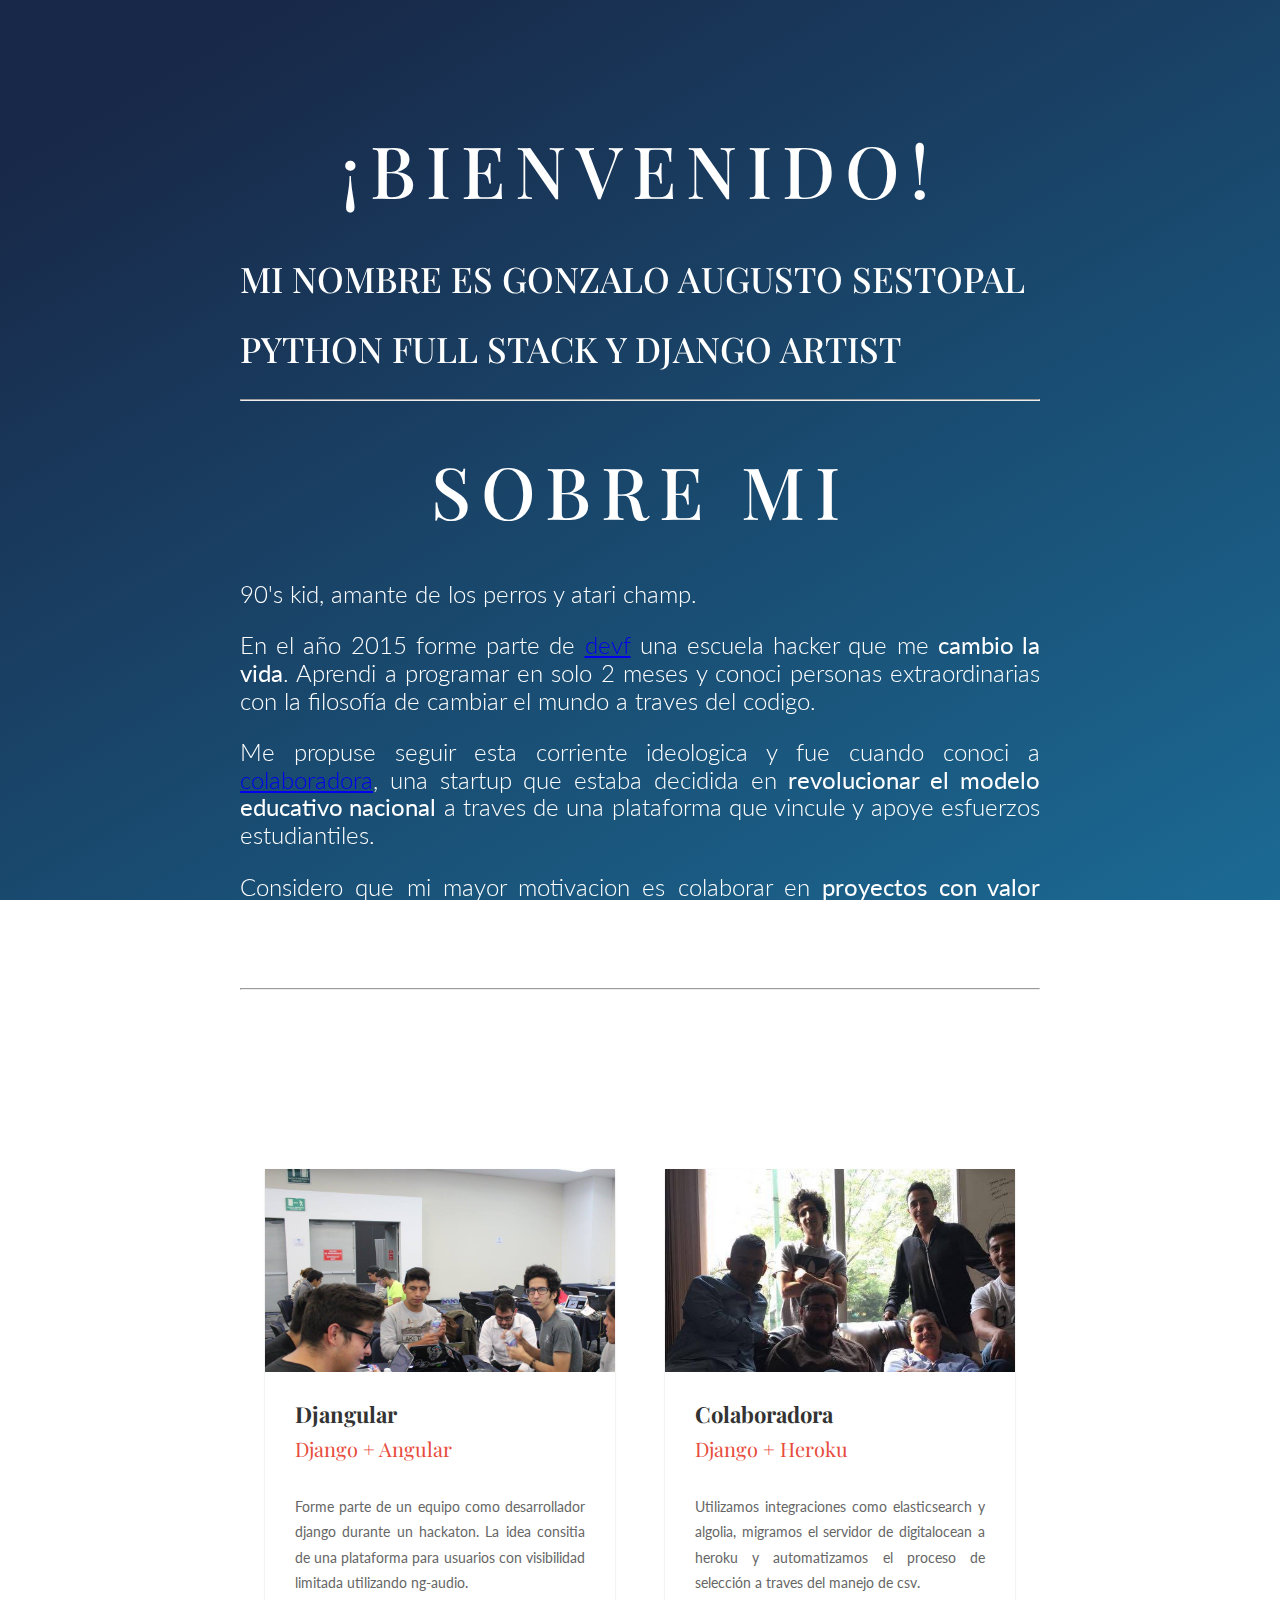
==== index.html @ 706a842d "about section" ====
<!DOCTYPE html>
<html>
<head>
	<title></title>
	<meta charset="utf-8">
	<link href="https://fonts.googleapis.com/css?family=Playfair+Display" rel="stylesheet">
	<link href="https://fonts.googleapis.com/css?family=Lato:300,400" rel="stylesheet">  
	<link rel="stylesheet" type="text/css" href="css/normalize.css">
	<link rel="stylesheet" type="text/css" href="css/style.css">
</head>
<body>
	<div class="overlay"></div>
	<section class="about">
		<div class="container">
			<h1 class="subsection">&iexcl;Bienvenido!</h1>
			<h2>Mi nombre es Gonzalo Augusto Sestopal</h2>
			<h2>Python full stack y django artist</h2>
			<hr>
			<h1 class="subsection">Sobre mi</h1>
			<p>90's kid, amante de los perros y atari champ.</p>
			<p>En el año 2015 forme parte de <a href="https://devf.mx/">devf</a> una escuela hacker que me <b>cambio la vida</b>. Aprendi a programar en solo 2 meses y conoci personas extraordinarias con la filosofía de cambiar el mundo a traves del codigo.</p>
			<p>Me propuse seguir esta corriente ideologica y fue cuando conoci a <a href="https://www.colaboradora.mx">colaboradora</a>, una startup que estaba decidida en <b>revolucionar el modelo educativo nacional</b> a traves de una plataforma que vincule y apoye esfuerzos estudiantiles.<p>
			<p>Considero que mi mayor motivacion es colaborar en <b>proyectos con valor social</b>, con el fin de transformar el esfuerzo colectivo en mejorar la calidad de vida de las personas.</p>
		</div>
	</section>
	<section class="proyectos">
	 <div class="container">
	 				<hr>
	 	<h1 class="subsection">mis proyectos</h1>
	    <div class="column">
			<div class="post-module">
			  <div class="thumbnail">
			  	<img src="hackaton.jpg" alt="Hackaton"></img>
			  </div>
			  <div class="post-content">
		        <h1 class="title">Djangular</h1>
		        <h2 class="sub_title">Django + Angular</h2>
		        <p style="display: block; height: 101px; opacity: 1;" class="description">Forme parte de un equipo como desarrollador django durante un hackaton. La idea consitia de una plataforma para usuarios con visibilidad limitada utilizando ng-audio.</p>
			  </div>
			</div>
	     </div>
	    <div class="column">
			<div class="post-module">
			  <div class="thumbnail">
			  	<a href="https://www.colaboradora.mx"><img src="colab.jpg" alt="Colaboradora"></img></a>
			  </div>
			  <div class="post-content">
		        <h1 class="title">Colaboradora</h1>
		        <h2 class="sub_title">Django + Heroku</h2>
		        <p style="display: block; height: 101px; opacity: 1;" class="description">Utilizamos integraciones como elasticsearch y algolia, migramos el servidor de digitalocean a heroku y automatizamos el proceso de selección a traves del manejo de csv.</p>
			  </div>
			</div>
	     </div>
	  </div>
	</section>
	<section>
		<div class="container">
		</div>
	</section>
	<section>
		<div class="container">
		</div>
	</section>
	<script src="js/jquery-3.1.1.min.js"></script>
	<script src="js/jquery.color-2.1.2.min.js"></script>
	<script src="js/style.js"></script>
</body>
</html>
---- css/style.css ----
a:visited {
	color:#FFFFFF;
}

h1, h2, h3, p {
	color: white;
	font-family: 'Playfair Display', serif;
	font-weight: 500;
}
h1 {font-size:72px ;}
h2 {font-size:2.2em ;}
h3 {font-size:1.7em ;}
p {
	font-size:24px;
	font-family: 'Lato', sans-serif;
	font-weight: 300;
	color: white;
	text-align: justify;
}

section {height: 100vh; }

.overlay {
	position: fixed;
	width: 100%;
	height: 100%;
	background: linear-gradient(-30deg, rgba(24, 40, 72, 0.4) 0%, #182848 90%) #1D96C7;
	z-index:-2;
}

.about {
	padding-top: 5em;
}

.about h1, .about h2, .about h3 {
	text-transform: uppercase;
}

.subsection {
	text-align: center;
	text-transform: uppercase;
	letter-spacing: 10px;
}

.post-module {
  position: relative;
  z-index: 1;
  display: block;
  background: #FFFFFF;
  min-width: 270px;
  height: 470px;
  -webkit-box-shadow: 0px 1px 2px 0px rgba(0, 0, 0, 0.15);
  -moz-box-shadow: 0px 1px 2px 0px rgba(0, 0, 0, 0.15);
  box-shadow: 0px 1px 2px 0px rgba(0, 0, 0, 0.15);
  -webkit-transition: all 0.3s linear 0s;
  -moz-transition: all 0.3s linear 0s;
  -ms-transition: all 0.3s linear 0s;
  -o-transition: all 0.3s linear 0s;
  transition: all 0.3s linear 0s;
}
.post-module:hover,
.hover {
  -webkit-box-shadow: 0px 1px 35px 0px rgba(0, 0, 0, 0.3);
  -moz-box-shadow: 0px 1px 35px 0px rgba(0, 0, 0, 0.3);
  box-shadow: 0px 1px 35px 0px rgba(0, 0, 0, 0.3);
}
.post-module:hover .thumbnail img,
.hover .thumbnail img {
  -webkit-transform: scale(1.1);
  -moz-transform: scale(1.1);
  transform: scale(1.1);
  opacity: .6;
}
.post-module .thumbnail {
  background: #000000;
  height: 400px;
  overflow: hidden;
}
.post-module .thumbnail .date {
  position: absolute;
  top: 20px;
  right: 20px;
  z-index: 1;
  background: #e74c3c;
  width: 55px;
  height: 55px;
  padding: 12.5px 0;
  -webkit-border-radius: 100%;
  -moz-border-radius: 100%;
  border-radius: 100%;
  color: #FFFFFF;
  font-weight: 700;
  text-align: center;
  -webkit-box-sizing: border-box;
  -moz-box-sizing: border-box;
  box-sizing: border-box;
}
.post-module .thumbnail .date .day {
  font-size: 18px;
}
.post-module .thumbnail .date .month {
  font-size: 12px;
  text-transform: uppercase;
}
.post-module .thumbnail img {
  display: block;
  width: 120%;
  -webkit-transition: all 0.3s linear 0s;
  -moz-transition: all 0.3s linear 0s;
  -ms-transition: all 0.3s linear 0s;
  -o-transition: all 0.3s linear 0s;
  transition: all 0.3s linear 0s;
}
.post-module .post-content {
  position: absolute;
  bottom: 0;
  background: #FFFFFF;
  width: 100%;
  padding: 30px;
  -webkit-box-sizing: border-box;
  -moz-box-sizing: border-box;
  box-sizing: border-box;
  -webkit-transition: all 0.3s cubic-bezier(0.37, 0.75, 0.61, 1.05) 0s;
  -moz-transition: all 0.3s cubic-bezier(0.37, 0.75, 0.61, 1.05) 0s;
  -ms-transition: all 0.3s cubic-bezier(0.37, 0.75, 0.61, 1.05) 0s;
  -o-transition: all 0.3s cubic-bezier(0.37, 0.75, 0.61, 1.05) 0s;
  transition: all 0.3s cubic-bezier(0.37, 0.75, 0.61, 1.05) 0s;
}
.post-module .post-content .category {
  position: absolute;
  top: -34px;
  left: 0;
  background: #e74c3c;
  padding: 10px 15px;
  color: #FFFFFF;
  font-size: 14px;
  font-weight: 600;
  text-transform: uppercase;
}
.post-module .post-content .title {
  margin: 0;
  padding: 0 0 10px;
  color: #333333;
  font-size: 22px;
  font-weight: 700;
}
.post-module .post-content .sub_title {
  margin: 0;
  padding: 0 0 20px;
  color: #e74c3c;
  font-size: 20px;
  font-weight: 400;
}
.post-module .post-content .description {
  display: none;
  color: #666666;
  font-size: 14px;
  line-height: 1.8em;
  font-weight:400;
}
.post-module .post-content .post-meta {
  margin: 30px 0 0;
  color: #999999;
}
.post-module .post-content .post-meta .timestamp {
  margin: 0 16px 0 0;
}
.post-module .post-content .post-meta a {
  color: #999999;
  text-decoration: none;
}
.hover .post-content .description {
  display: block !important;
  height: auto !important;
  opacity: 1 !important;
}
.container {
  max-width: 800px;
  min-width: 640px;
  margin: 0 auto;
}
.container:before,
.container:after {
  content: '';
  display: block;
  clear: both;
}
.container .column {
  width: 50%;
  padding: 0 25px;
  -webkit-box-sizing: border-box;
  -moz-box-sizing: border-box;
  box-sizing: border-box;
  float: left;
}
.container .column .demo-title {
  margin: 0 0 15px;
  color: #666666;
  font-size: 18px;
  font-weight: bold;
  text-transform: uppercase;
}
.container .info {
  width: 300px;
  margin: 50px auto;
  text-align: center;
}
.container .info h1 {
  margin: 0 0 15px;
  padding: 0;
  font-size: 24px;
  font-weight: bold;
  color: #333333;
}
.container .info span {
  color: #666666;
  font-size: 12px;
}
.container .info span a {
  color: #000000;
  text-decoration: none;
}
.container .info span .fa {
  color: #e74c3c;
}
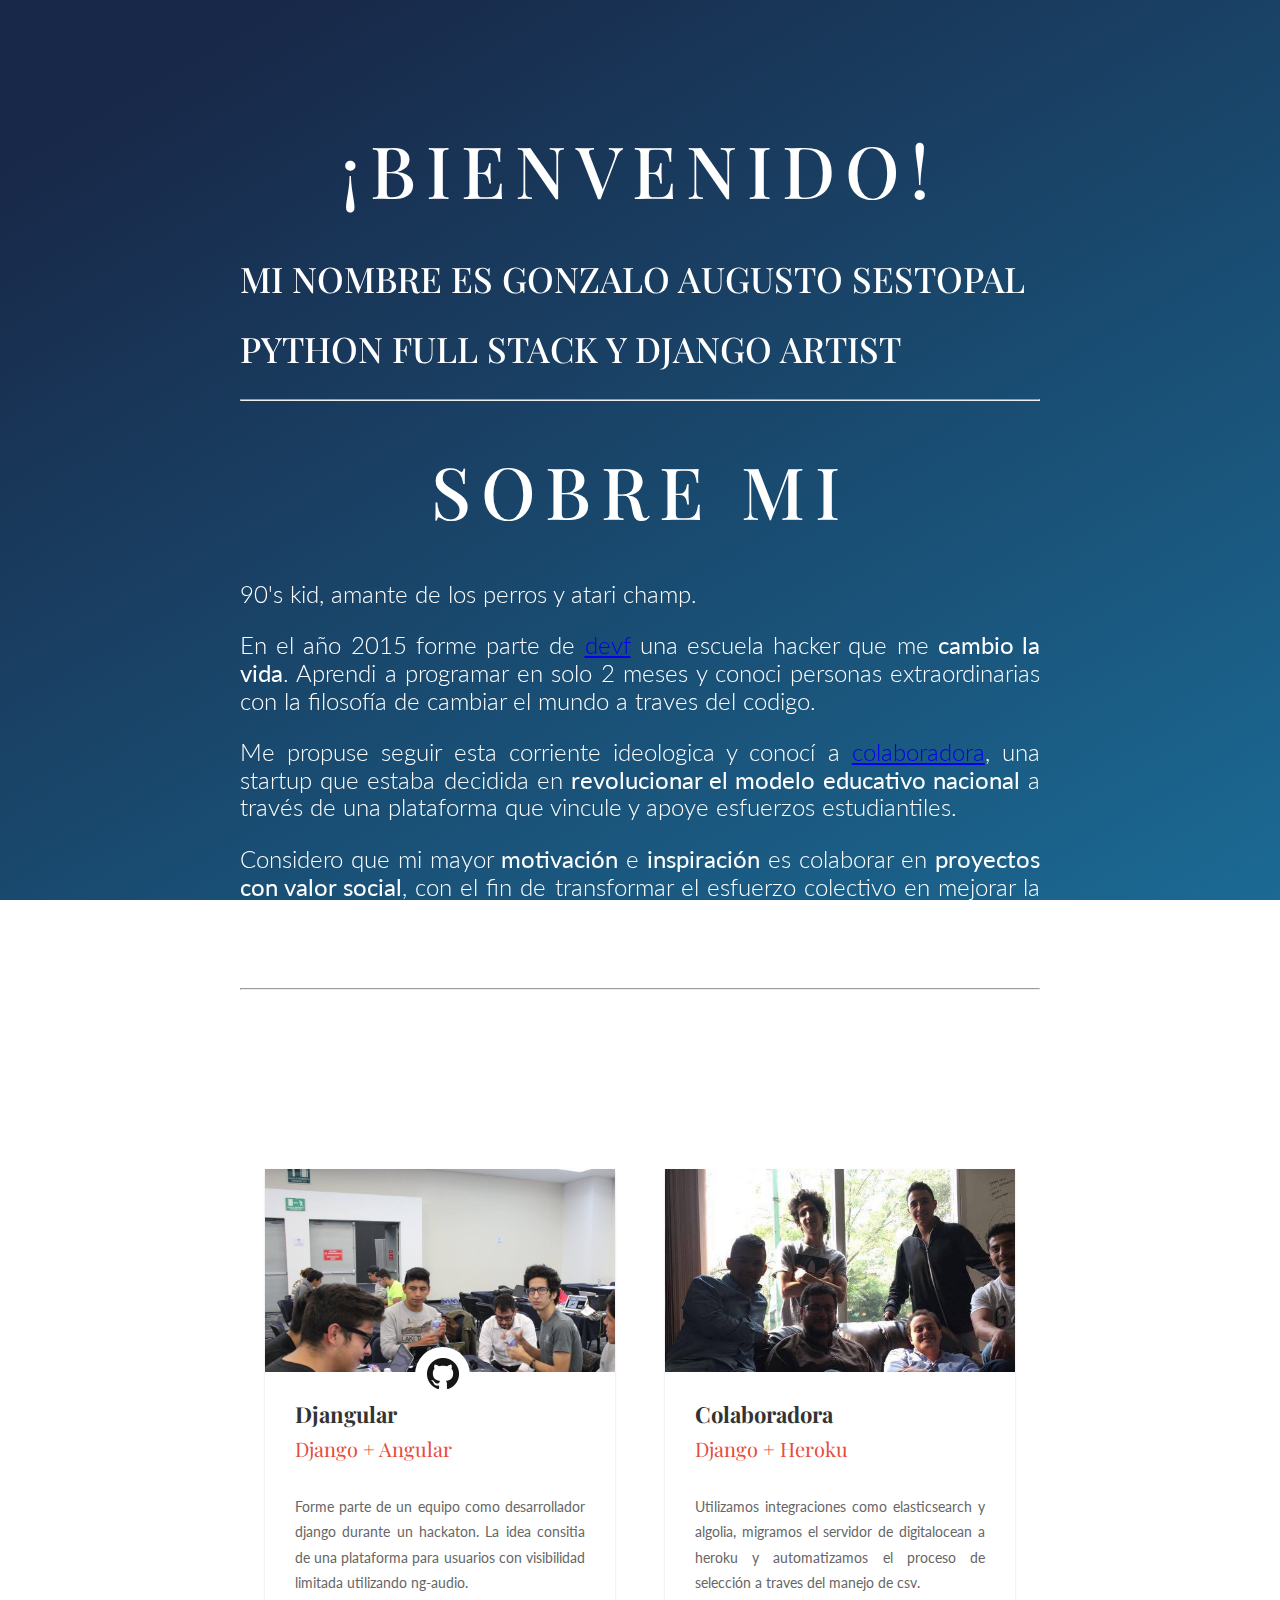
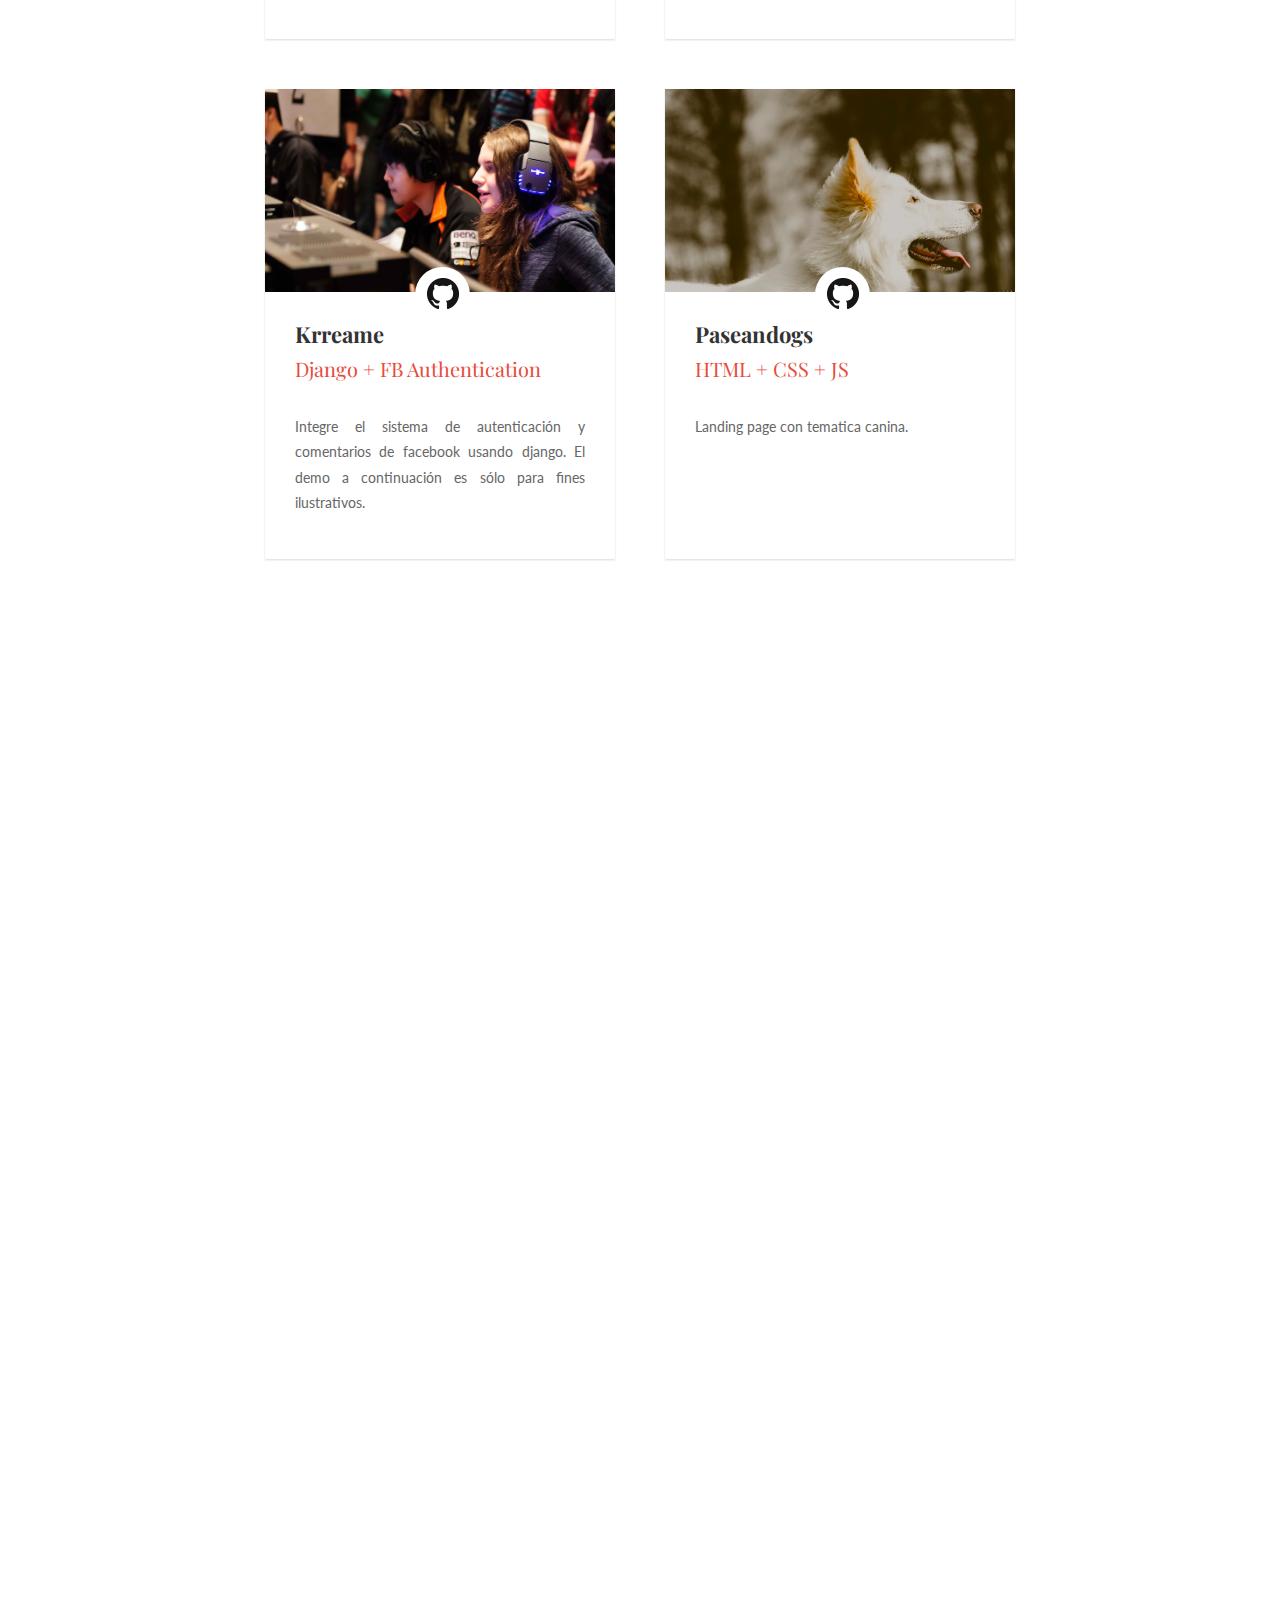
==== commit 943bf7de: "add projects" ====
--- a/index.html
+++ b/index.html
@@ -1,7 +1,7 @@
 <!DOCTYPE html>
 <html>
 <head>
-	<title></title>
+	<title>Gonza Sestopal | Portfolio</title>
 	<meta charset="utf-8">
 	<link href="https://fonts.googleapis.com/css?family=Playfair+Display" rel="stylesheet">
 	<link href="https://fonts.googleapis.com/css?family=Lato:300,400" rel="stylesheet">  
@@ -12,27 +12,28 @@
 	<div class="overlay"></div>
 	<section class="about">
 		<div class="container">
-			<h1 class="subsection">&iexcl;Bienvenido!</h1>
+			<h1>¡Bienvenido!</h1>
 			<h2>Mi nombre es Gonzalo Augusto Sestopal</h2>
 			<h2>Python full stack y django artist</h2>
 			<hr>
-			<h1 class="subsection">Sobre mi</h1>
+			<h1>Sobre mi</h1>
 			<p>90's kid, amante de los perros y atari champ.</p>
 			<p>En el año 2015 forme parte de <a href="https://devf.mx/">devf</a> una escuela hacker que me <b>cambio la vida</b>. Aprendi a programar en solo 2 meses y conoci personas extraordinarias con la filosofía de cambiar el mundo a traves del codigo.</p>
-			<p>Me propuse seguir esta corriente ideologica y fue cuando conoci a <a href="https://www.colaboradora.mx">colaboradora</a>, una startup que estaba decidida en <b>revolucionar el modelo educativo nacional</b> a traves de una plataforma que vincule y apoye esfuerzos estudiantiles.<p>
-			<p>Considero que mi mayor motivacion es colaborar en <b>proyectos con valor social</b>, con el fin de transformar el esfuerzo colectivo en mejorar la calidad de vida de las personas.</p>
+			<p>Me propuse seguir esta corriente ideologica y conocí a <a href="https://www.colaboradora.mx">colaboradora</a>, una startup que estaba decidida en <b>revolucionar el modelo educativo nacional</b> a través de una plataforma que vincule y apoye esfuerzos estudiantiles.<p>
+			<p>Considero que mi mayor <b>motivación</b> e <b>inspiración</b> es colaborar en <b>proyectos con valor social</b>, con el fin de transformar el esfuerzo colectivo en mejorar la calidad de vida de las personas.</p>
 		</div>
 	</section>
 	<section class="proyectos">
 	 <div class="container">
-	 				<hr>
-	 	<h1 class="subsection">mis proyectos</h1>
+	 	<hr>
+	 	<h1>Mis proyectos</h1>
 	    <div class="column">
 			<div class="post-module">
 			  <div class="thumbnail">
-			  	<img src="hackaton.jpg" alt="Hackaton"></img>
+			  	<a href="https://gonzasestopal.github.io/abcbook"><img src="hackaton.jpg" alt="Hackaton"></a>
 			  </div>
 			  <div class="post-content">
+			  	<a href="https://github.com/abcbook/abcbookAPI"><div class="gh-mark"></div></a>
 		        <h1 class="title">Djangular</h1>
 		        <h2 class="sub_title">Django + Angular</h2>
 		        <p style="display: block; height: 101px; opacity: 1;" class="description">Forme parte de un equipo como desarrollador django durante un hackaton. La idea consitia de una plataforma para usuarios con visibilidad limitada utilizando ng-audio.</p>
@@ -42,12 +43,39 @@
 	    <div class="column">
 			<div class="post-module">
 			  <div class="thumbnail">
-			  	<a href="https://www.colaboradora.mx"><img src="colab.jpg" alt="Colaboradora"></img></a>
+			  	<a href="https://www.colaboradora.mx"><img src="colab.jpg" alt="Colaboradora"></a>
 			  </div>
 			  <div class="post-content">
 		        <h1 class="title">Colaboradora</h1>
 		        <h2 class="sub_title">Django + Heroku</h2>
 		        <p style="display: block; height: 101px; opacity: 1;" class="description">Utilizamos integraciones como elasticsearch y algolia, migramos el servidor de digitalocean a heroku y automatizamos el proceso de selección a traves del manejo de csv.</p>
+			  </div>
+			</div>
+	     </div>
+
+	    <div class="column" style="margin-top:50px">
+			<div class="post-module">
+			  <div class="thumbnail">
+			  	<a href="https://gonzasestopal.github.io/krreame"><img src="krreame.jpg" alt="krreame"></a>
+			  </div>
+			  <div class="post-content">
+			  	<a href="https://github.com/Gonzasestopal/krreame"><div class="gh-mark"></div></a>
+		        <h1 class="title">Krreame</h1>
+		        <h2 class="sub_title">Django + FB Authentication</h2>
+		        <p style="display: block; height: 101px; opacity: 1;" class="description">Integre el sistema de autenticación y comentarios de facebook usando django. El demo a continuación es sólo para fines ilustrativos.</p>
+			  </div>
+			</div>
+	     </div>
+	    <div class="column" style="margin-top:50px">
+			<div class="post-module">
+			  <div class="thumbnail">
+			  	<a href="https://gonzasestopal.github.io/paseandogs"><img src="doge.jpeg" alt="Paseandogs"></a>
+			  </div>
+			  <div class="post-content">
+			  	<a href="https://github.com/Gonzasestopal/paseandogs"><div class="gh-mark"></div></a>
+		        <h1 class="title">Paseandogs</h1>
+		        <h2 class="sub_title">HTML + CSS + JS</h2>
+		        <p style="display: block; height: 101px; opacity: 1;" class="description">Landing page con tematica canina.</p>
 			  </div>
 			</div>
 	     </div>
--- a/css/style.css
+++ b/css/style.css
@@ -1,45 +1,27 @@
-a:visited {
-	color:#FFFFFF;
-}
-
-h1, h2, h3, p {
-	color: white;
-	font-family: 'Playfair Display', serif;
-	font-weight: 500;
-}
-h1 {font-size:72px ;}
-h2 {font-size:2.2em ;}
-h3 {font-size:1.7em ;}
-p {
-	font-size:24px;
-	font-family: 'Lato', sans-serif;
-	font-weight: 300;
-	color: white;
-	text-align: justify;
-}
-
-section {height: 100vh; }
+section {
+  height: 100vh;
+}
 
 .overlay {
-	position: fixed;
-	width: 100%;
-	height: 100%;
-	background: linear-gradient(-30deg, rgba(24, 40, 72, 0.4) 0%, #182848 90%) #1D96C7;
-	z-index:-2;
+  position: fixed;
+  width: 100%;
+  height: 100%;
+  background: linear-gradient(-30deg, rgba(24, 40, 72, 0.4) 0%, #182848 90%) #1D96C7;
+  z-index:-2;
 }
 
 .about {
-	padding-top: 5em;
-}
-
-.about h1, .about h2, .about h3 {
-	text-transform: uppercase;
-}
-
-.subsection {
-	text-align: center;
-	text-transform: uppercase;
-	letter-spacing: 10px;
+  padding-top: 5em;
+}
+
+.container > h1 {
+  text-align: center;
+  text-transform: uppercase;
+  letter-spacing: 10px;
+}
+
+.container > h2 {
+  text-transform: uppercase;
 }
 
 .post-module {
@@ -126,16 +108,23 @@
   -o-transition: all 0.3s cubic-bezier(0.37, 0.75, 0.61, 1.05) 0s;
   transition: all 0.3s cubic-bezier(0.37, 0.75, 0.61, 1.05) 0s;
 }
-.post-module .post-content .category {
+.post-module .post-content .gh-mark {
   position: absolute;
-  top: -34px;
-  left: 0;
-  background: #e74c3c;
-  padding: 10px 15px;
+  top: -25px;
+  left: 150px;
+  background: #ffffff url('../gh-mark.png') no-repeat center;
+  width: 55px;
+  height: 55px;
+  padding: 12.5px 0;
+  -webkit-border-radius: 100%;
+  -moz-border-radius: 100%;
+  border-radius: 100%;
   color: #FFFFFF;
-  font-size: 14px;
-  font-weight: 600;
-  text-transform: uppercase;
+  font-weight: 700;
+  text-align: center;
+  -webkit-box-sizing: border-box;
+  -moz-box-sizing: border-box;
+  box-sizing: border-box;
 }
 .post-module .post-content .title {
   margin: 0;
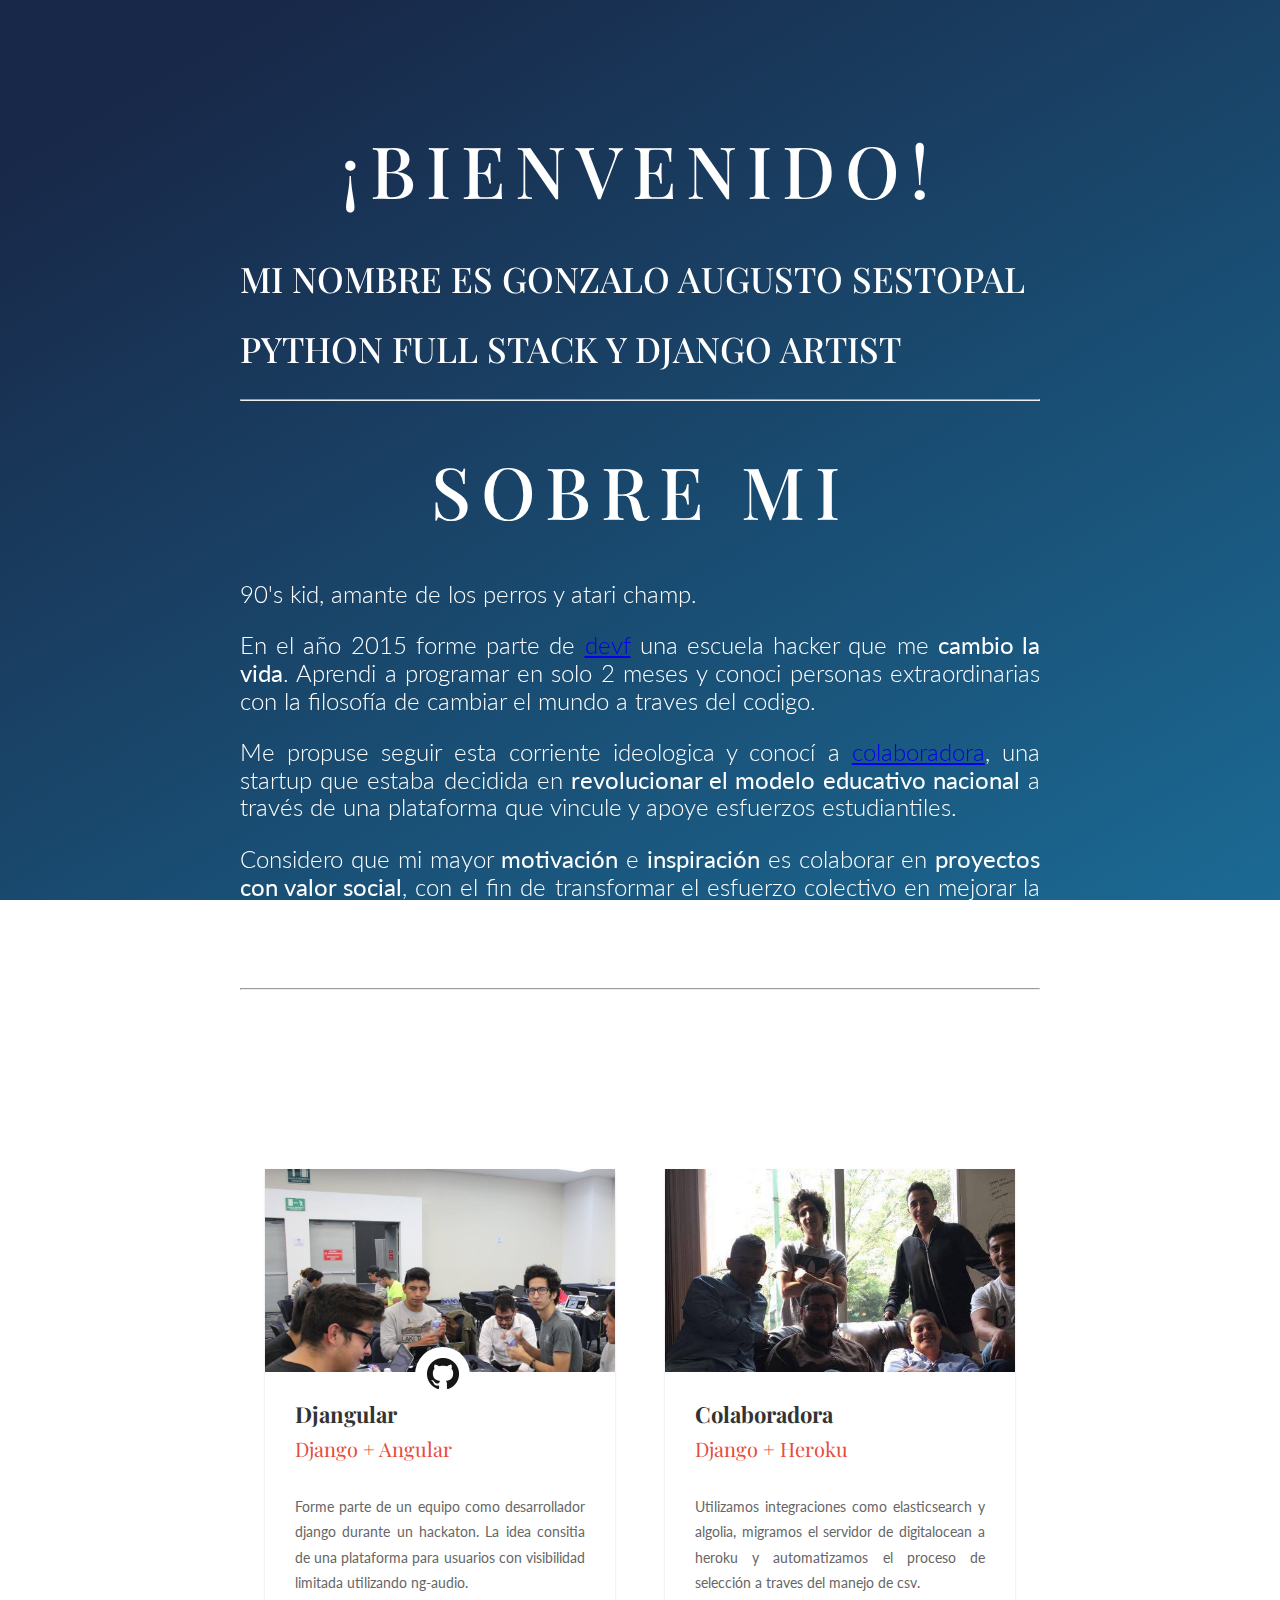
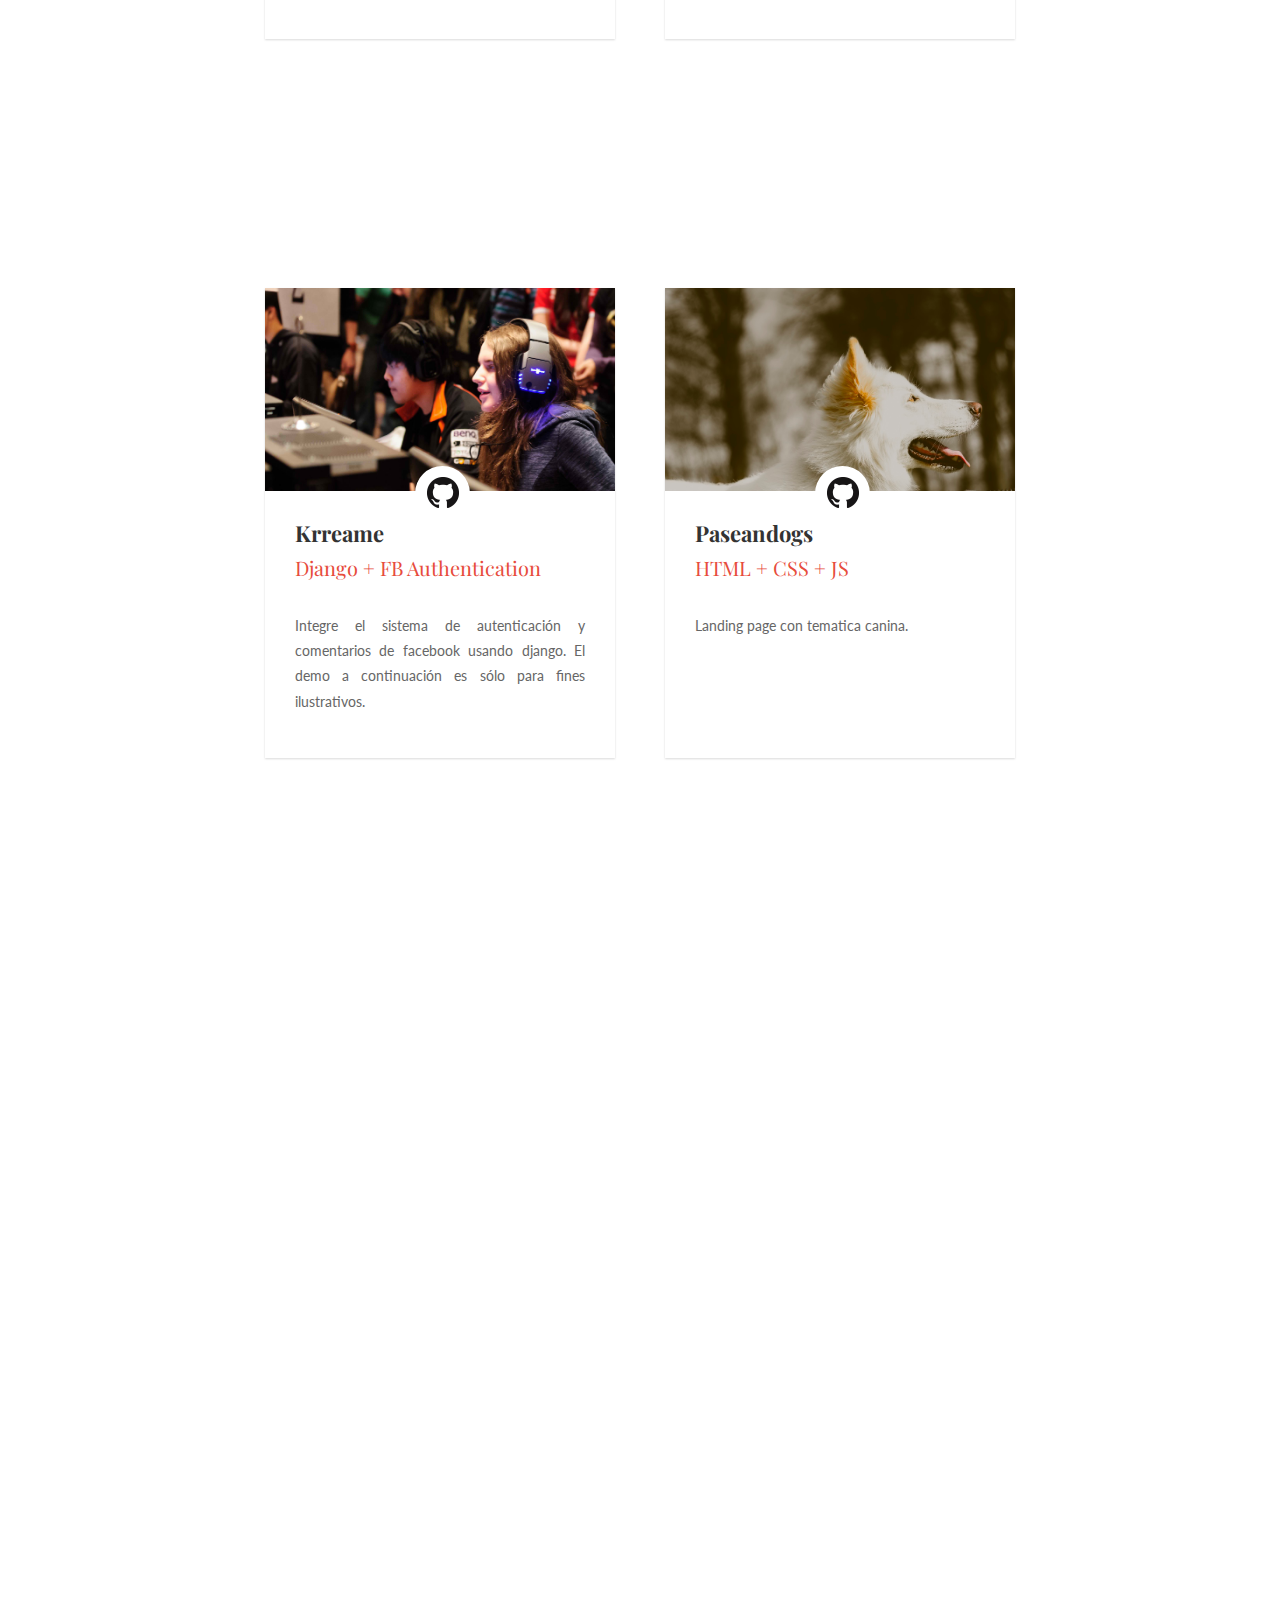
==== commit c23203ac: "split projects" ====
--- a/index.html
+++ b/index.html
@@ -24,7 +24,7 @@
 		</div>
 	</section>
 	<section class="proyectos">
-	 <div class="container">
+	  <div class="container">
 	 	<hr>
 	 	<h1>Mis proyectos</h1>
 	    <div class="column">
@@ -52,8 +52,11 @@
 			  </div>
 			</div>
 	     </div>
-
-	    <div class="column" style="margin-top:50px">
+	  </div>
+	</section>
+	<section>
+	  <div class="container">
+	    <div class="column">
 			<div class="post-module">
 			  <div class="thumbnail">
 			  	<a href="https://gonzasestopal.github.io/krreame"><img src="krreame.jpg" alt="krreame"></a>
@@ -66,7 +69,7 @@
 			  </div>
 			</div>
 	     </div>
-	    <div class="column" style="margin-top:50px">
+	    <div class="column">
 			<div class="post-module">
 			  <div class="thumbnail">
 			  	<a href="https://gonzasestopal.github.io/paseandogs"><img src="doge.jpeg" alt="Paseandogs"></a>
@@ -85,10 +88,6 @@
 		<div class="container">
 		</div>
 	</section>
-	<section>
-		<div class="container">
-		</div>
-	</section>
 	<script src="js/jquery-3.1.1.min.js"></script>
 	<script src="js/jquery.color-2.1.2.min.js"></script>
 	<script src="js/style.js"></script>
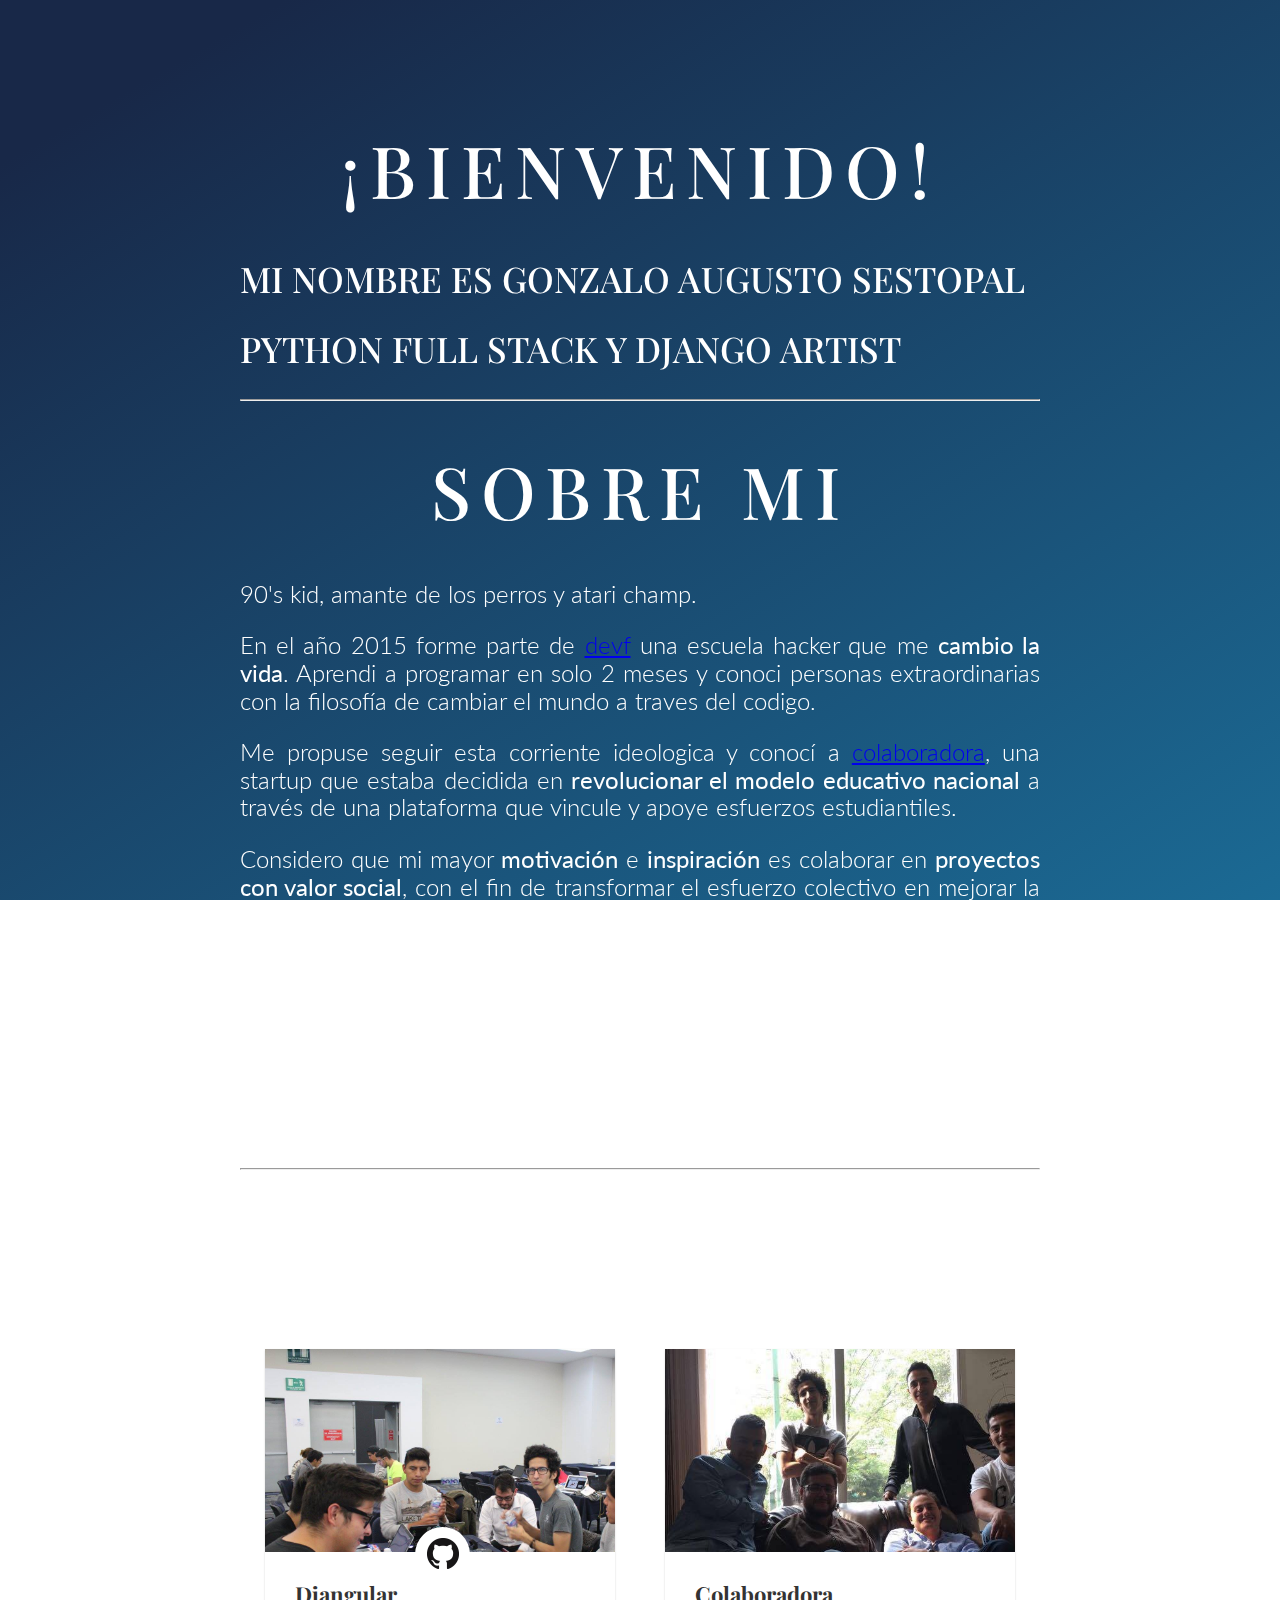
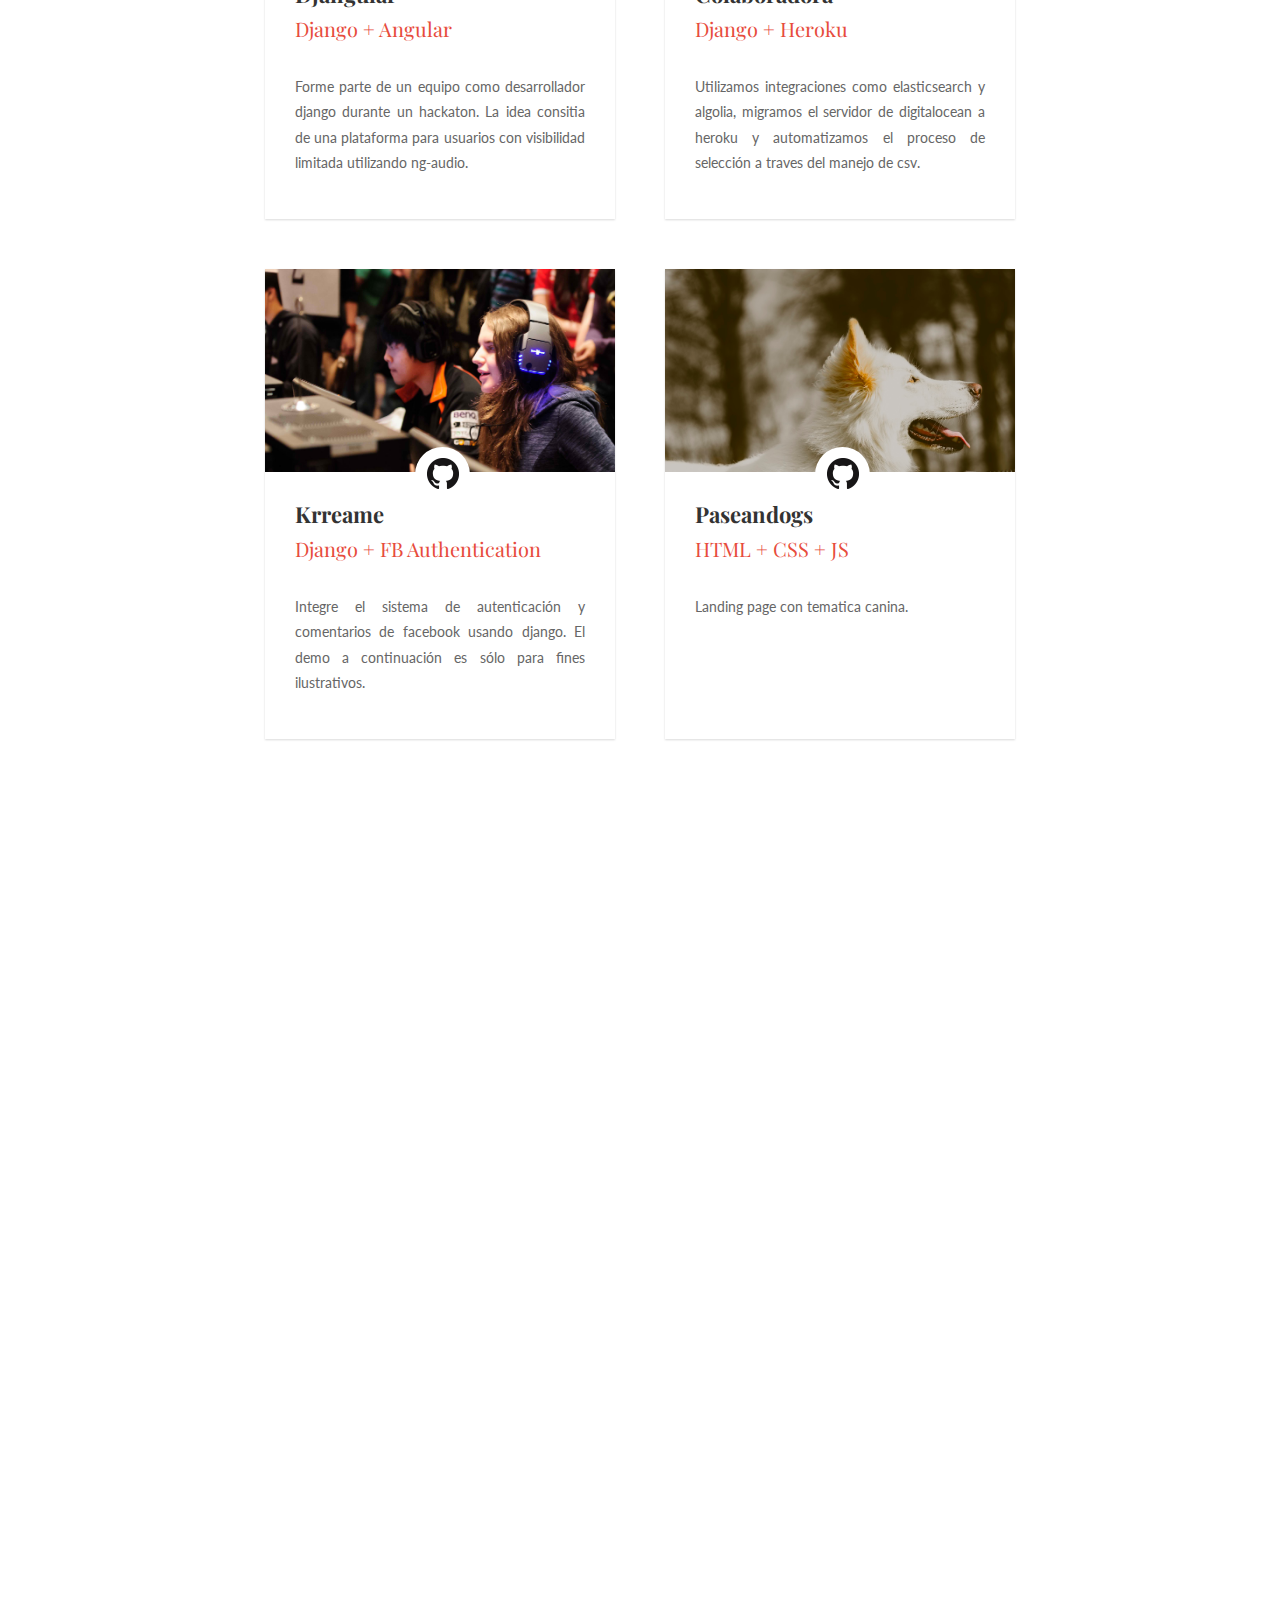
==== commit 7e796209: "revoked last change and extended section height" ====
--- a/index.html
+++ b/index.html
@@ -24,7 +24,7 @@
 		</div>
 	</section>
 	<section class="proyectos">
-	  <div class="container">
+	 <div class="container">
 	 	<hr>
 	 	<h1>Mis proyectos</h1>
 	    <div class="column">
@@ -52,11 +52,8 @@
 			  </div>
 			</div>
 	     </div>
-	  </div>
-	</section>
-	<section>
-	  <div class="container">
-	    <div class="column">
+
+	    <div class="column" style="margin-top:50px">
 			<div class="post-module">
 			  <div class="thumbnail">
 			  	<a href="https://gonzasestopal.github.io/krreame"><img src="krreame.jpg" alt="krreame"></a>
@@ -69,7 +66,7 @@
 			  </div>
 			</div>
 	     </div>
-	    <div class="column">
+	    <div class="column" style="margin-top:50px">
 			<div class="post-module">
 			  <div class="thumbnail">
 			  	<a href="https://gonzasestopal.github.io/paseandogs"><img src="doge.jpeg" alt="Paseandogs"></a>
@@ -88,6 +85,10 @@
 		<div class="container">
 		</div>
 	</section>
+	<section>
+		<div class="container">
+		</div>
+	</section>
 	<script src="js/jquery-3.1.1.min.js"></script>
 	<script src="js/jquery.color-2.1.2.min.js"></script>
 	<script src="js/style.js"></script>
--- a/css/style.css
+++ b/css/style.css
@@ -1,5 +1,5 @@
 section {
-  height: 100vh;
+  height: 120vh;
 }
 
 .overlay {
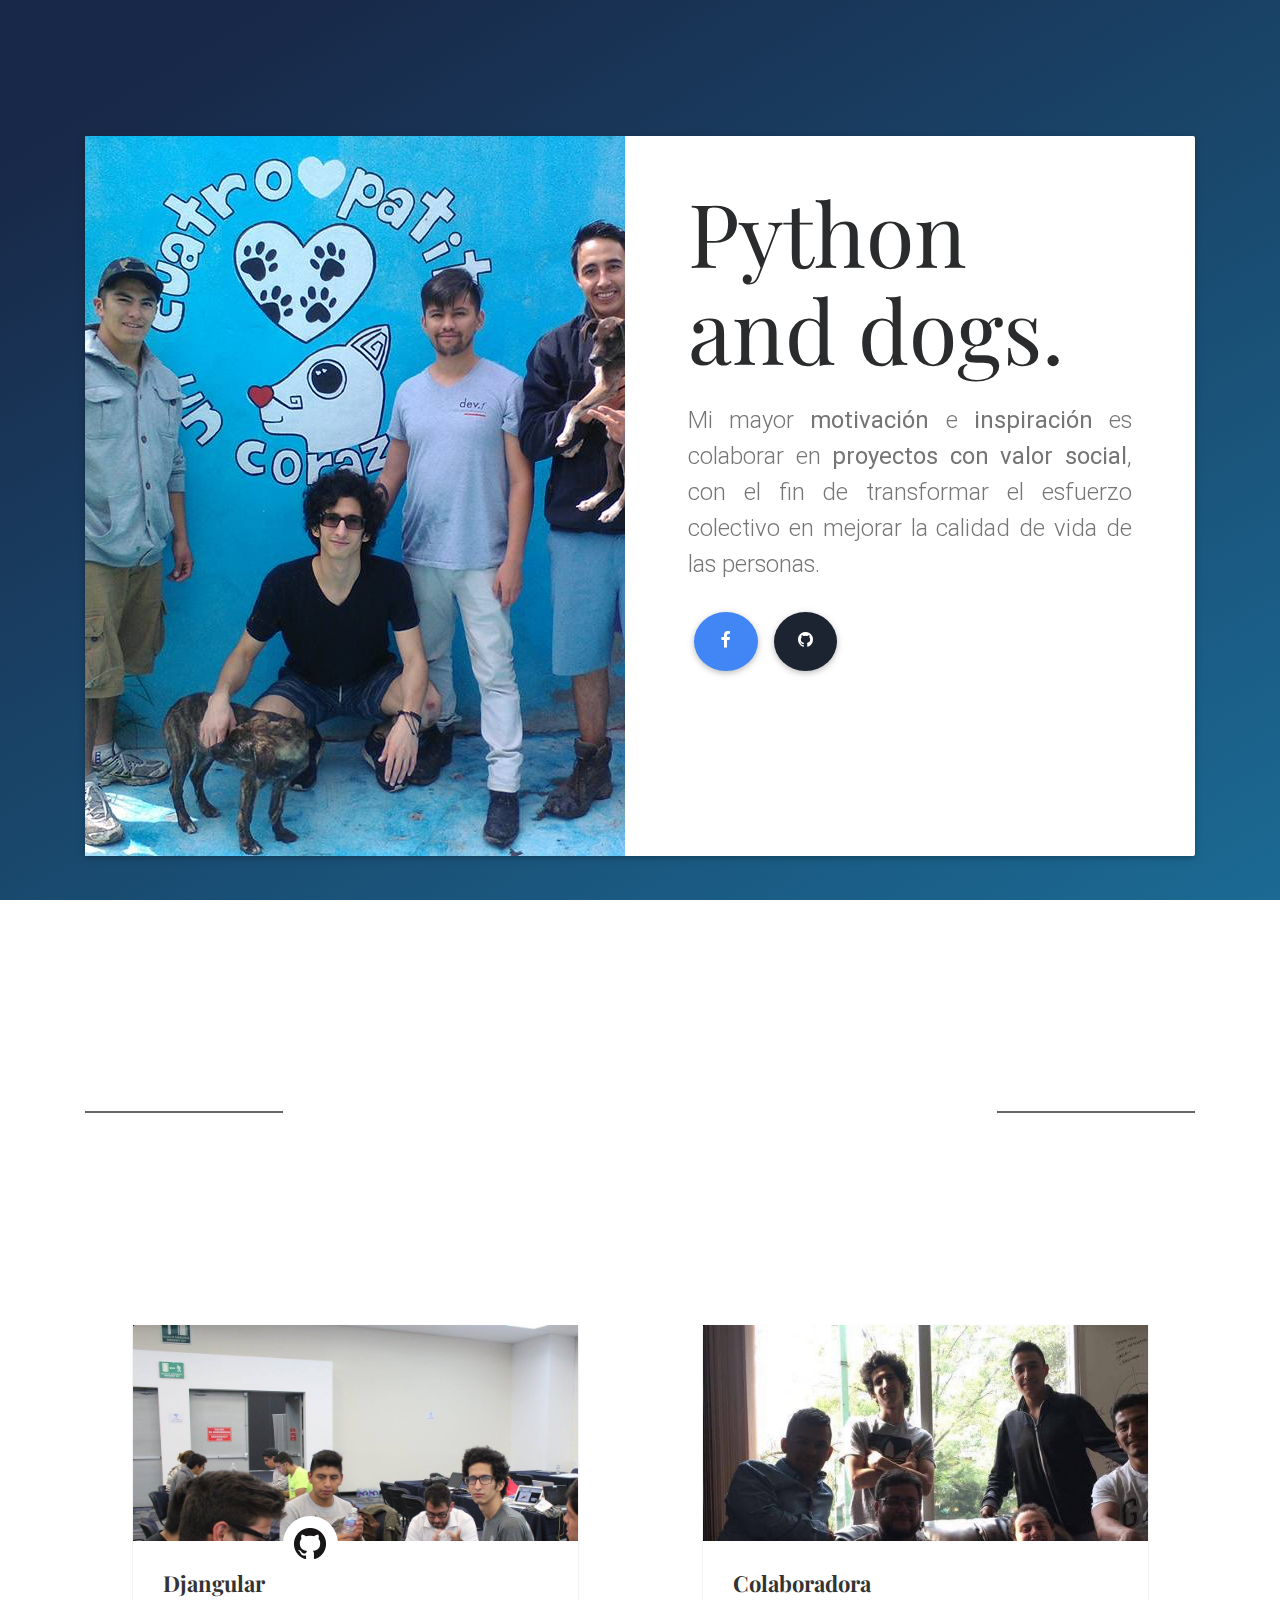
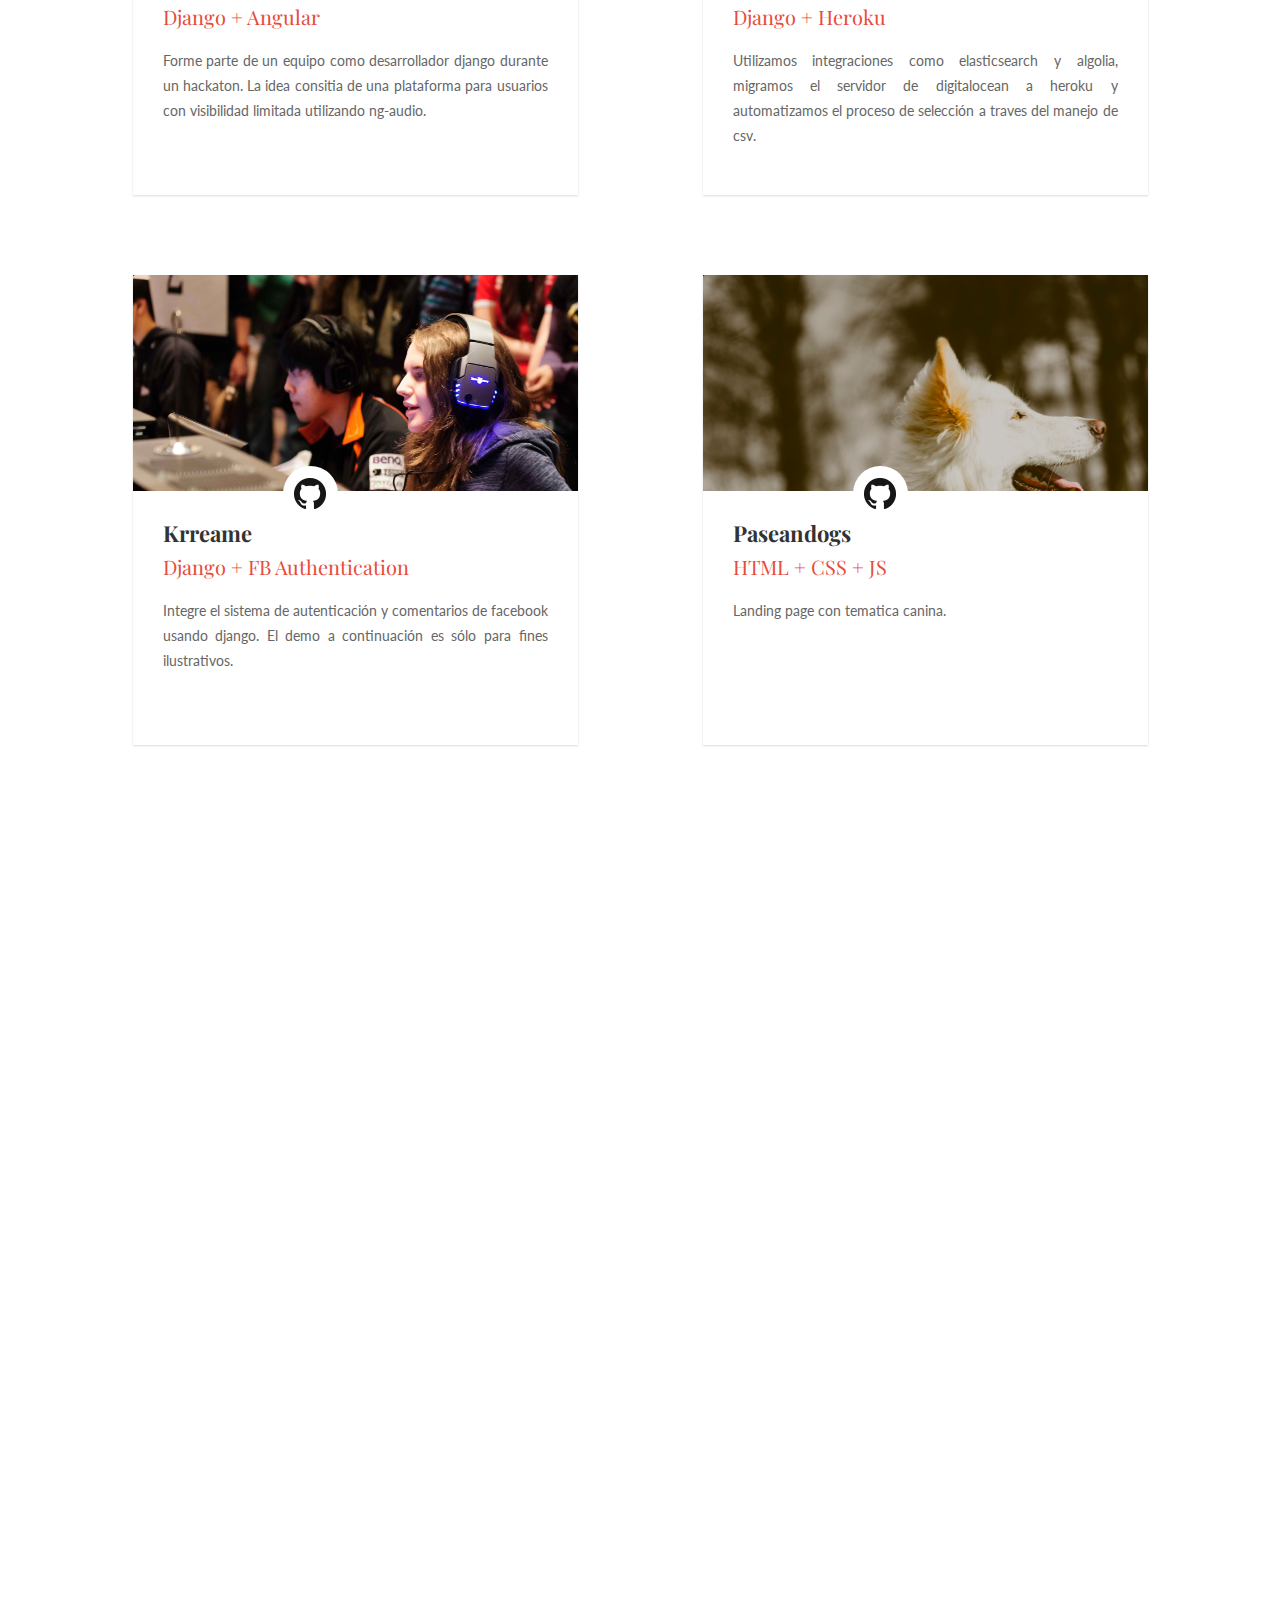
==== commit 7750c81f: "bootstrap y welcome card" ====
--- a/index.html
+++ b/index.html
@@ -3,32 +3,60 @@
 <head>
 	<title>Gonza Sestopal | Portfolio</title>
 	<meta charset="utf-8">
+	<meta name="viewport" content="width=device-width, initial-scale=1, shrink-to-fit=no">
 	<link href="https://fonts.googleapis.com/css?family=Playfair+Display" rel="stylesheet">
-	<link href="https://fonts.googleapis.com/css?family=Lato:300,400" rel="stylesheet">  
+	<link href="https://fonts.googleapis.com/css?family=Lato:300,400" rel="stylesheet">
+	<link href="https://maxcdn.bootstrapcdn.com/font-awesome/4.6.0/css/font-awesome.min.css" rel="stylesheet" >
+	<link href="css/bootstrap.min.css" rel="stylesheet">
+	<link href="css/mdb.min.css" rel="stylesheet"> 
 	<link rel="stylesheet" type="text/css" href="css/normalize.css">
 	<link rel="stylesheet" type="text/css" href="css/style.css">
 </head>
 <body>
 	<div class="overlay"></div>
-	<section class="about">
-		<div class="container">
-			<h1>¡Bienvenido!</h1>
-			<h2>Mi nombre es Gonzalo Augusto Sestopal</h2>
-			<h2>Python full stack y django artist</h2>
-			<hr>
-			<h1>Sobre mi</h1>
-			<p>90's kid, amante de los perros y atari champ.</p>
-			<p>En el año 2015 forme parte de <a href="https://devf.mx/">devf</a> una escuela hacker que me <b>cambio la vida</b>. Aprendi a programar en solo 2 meses y conoci personas extraordinarias con la filosofía de cambiar el mundo a traves del codigo.</p>
-			<p>Me propuse seguir esta corriente ideologica y conocí a <a href="https://www.colaboradora.mx">colaboradora</a>, una startup que estaba decidida en <b>revolucionar el modelo educativo nacional</b> a través de una plataforma que vincule y apoye esfuerzos estudiantiles.<p>
-			<p>Considero que mi mayor <b>motivación</b> e <b>inspiración</b> es colaborar en <b>proyectos con valor social</b>, con el fin de transformar el esfuerzo colectivo en mejorar la calidad de vida de las personas.</p>
+		<section>
+		 <div class="container flex-center">
+			<div class="jumbotron no-padding parent-width">
+				<div class="row no-margin">
+				<div class="col no-padding no-overflow">
+					<div style="text-indent:-150px;">
+						<img src="intro.jpg">
+					</div>
+
+				</div>
+				<div class="col">
+					<!--Naked Form-->
+					<div class="card-block p-5">
+
+					    <!--Header-->
+					    <h1 class="display-2 mb-2 mt-0"><strong>Python and dogs.</strong></h1>
+
+					    <!--Body-->
+							<p class="mb-2" style="color:#757575;font-family:Roboto,sans-serif">Mi mayor <b>motivación</b> e <b>inspiración</b> es colaborar en <b>proyectos con valor social</b>, con el fin de transformar el esfuerzo colectivo en mejorar la calidad de vida de las personas.</p>
+				
+							<a class="btn btn-primary btn-rounded btn-rounded-lg" href="https://www.facebook.com/gonzaloaugusto.sestopal" target="_blank" role="button"><i class="fa fa-facebook" style="padding:0 3px" aria-hidden="true"></i></a>
+							<a class="btn btn-unique btn-rounded btn-rounded-lg" href="https://www.github.com/gonzasestopal" target="_blank" role="button"><i class="fa fa-github" aria-hidden="true"></i></a>
+
+					</div>
+				</div>
+			</div>
 		</div>
+	 </div>
 	</section>
 	<section class="proyectos">
 	 <div class="container">
-	 	<hr>
-	 	<h1>Mis proyectos</h1>
-	    <div class="column">
-			<div class="post-module">
+
+		 <!-- divider -->
+		 <div class="divider-new mt-0">
+	 		<h1>Mis proyectos</h1>
+		 </div>
+		 <!-- ./divider -->
+
+		 <!-- row -->
+		 <div class="row justify-content-md-center">
+			<!-- card --->
+	    <div class="m-center col-10 col-lg-5 col-md-8 col-sm-10 mt-5">
+			 <div class="post-module">
 			  <div class="thumbnail">
 			  	<a href="https://gonzasestopal.github.io/abcbook"><img src="hackaton.jpg" alt="Hackaton"></a>
 			  </div>
@@ -38,10 +66,13 @@
 		        <h2 class="sub_title">Django + Angular</h2>
 		        <p style="display: block; height: 101px; opacity: 1;" class="description">Forme parte de un equipo como desarrollador django durante un hackaton. La idea consitia de una plataforma para usuarios con visibilidad limitada utilizando ng-audio.</p>
 			  </div>
-			</div>
-	     </div>
-	    <div class="column">
-			<div class="post-module">
+			 </div>
+	    </div>
+			<!-- /.card -->
+			
+			<!-- card --->
+	    <div class="m-center col-10 col-lg-5 col-md-8 col-sm-10 mt-5">
+			 <div class="post-module">
 			  <div class="thumbnail">
 			  	<a href="https://www.colaboradora.mx"><img src="colab.jpg" alt="Colaboradora"></a>
 			  </div>
@@ -50,11 +81,17 @@
 		        <h2 class="sub_title">Django + Heroku</h2>
 		        <p style="display: block; height: 101px; opacity: 1;" class="description">Utilizamos integraciones como elasticsearch y algolia, migramos el servidor de digitalocean a heroku y automatizamos el proceso de selección a traves del manejo de csv.</p>
 			  </div>
-			</div>
-	     </div>
+			 </div>
+	    </div>
+			<!-- /.card -->
+		 </div>
+		 <!-- ./row -->
 
-	    <div class="column" style="margin-top:50px">
-			<div class="post-module">
+		 <!-- row -->
+		 <div class="row justify-content-md-center">
+			<!-- card -->
+	    <div class="m-center col-10 col-lg-5 col-md-8 col-sm-10 mt-5">
+			 <div class="post-module">
 			  <div class="thumbnail">
 			  	<a href="https://gonzasestopal.github.io/krreame"><img src="krreame.jpg" alt="krreame"></a>
 			  </div>
@@ -64,10 +101,13 @@
 		        <h2 class="sub_title">Django + FB Authentication</h2>
 		        <p style="display: block; height: 101px; opacity: 1;" class="description">Integre el sistema de autenticación y comentarios de facebook usando django. El demo a continuación es sólo para fines ilustrativos.</p>
 			  </div>
-			</div>
-	     </div>
-	    <div class="column" style="margin-top:50px">
-			<div class="post-module">
+			 </div>
+	    </div>
+			<!-- ./card -->
+	
+			<!-- card -->
+	    <div class="m-center col-10 col-lg-5 col-md-8 col-sm-10 mt-5">
+			 <div class="post-module">
 			  <div class="thumbnail">
 			  	<a href="https://gonzasestopal.github.io/paseandogs"><img src="doge.jpeg" alt="Paseandogs"></a>
 			  </div>
@@ -77,9 +117,12 @@
 		        <h2 class="sub_title">HTML + CSS + JS</h2>
 		        <p style="display: block; height: 101px; opacity: 1;" class="description">Landing page con tematica canina.</p>
 			  </div>
-			</div>
-	     </div>
+			 </div>
+	    </div>
+			<!-- ./card -->
 	  </div>
+		<!-- ./row -->
+	
 	</section>
 	<section>
 		<div class="container">
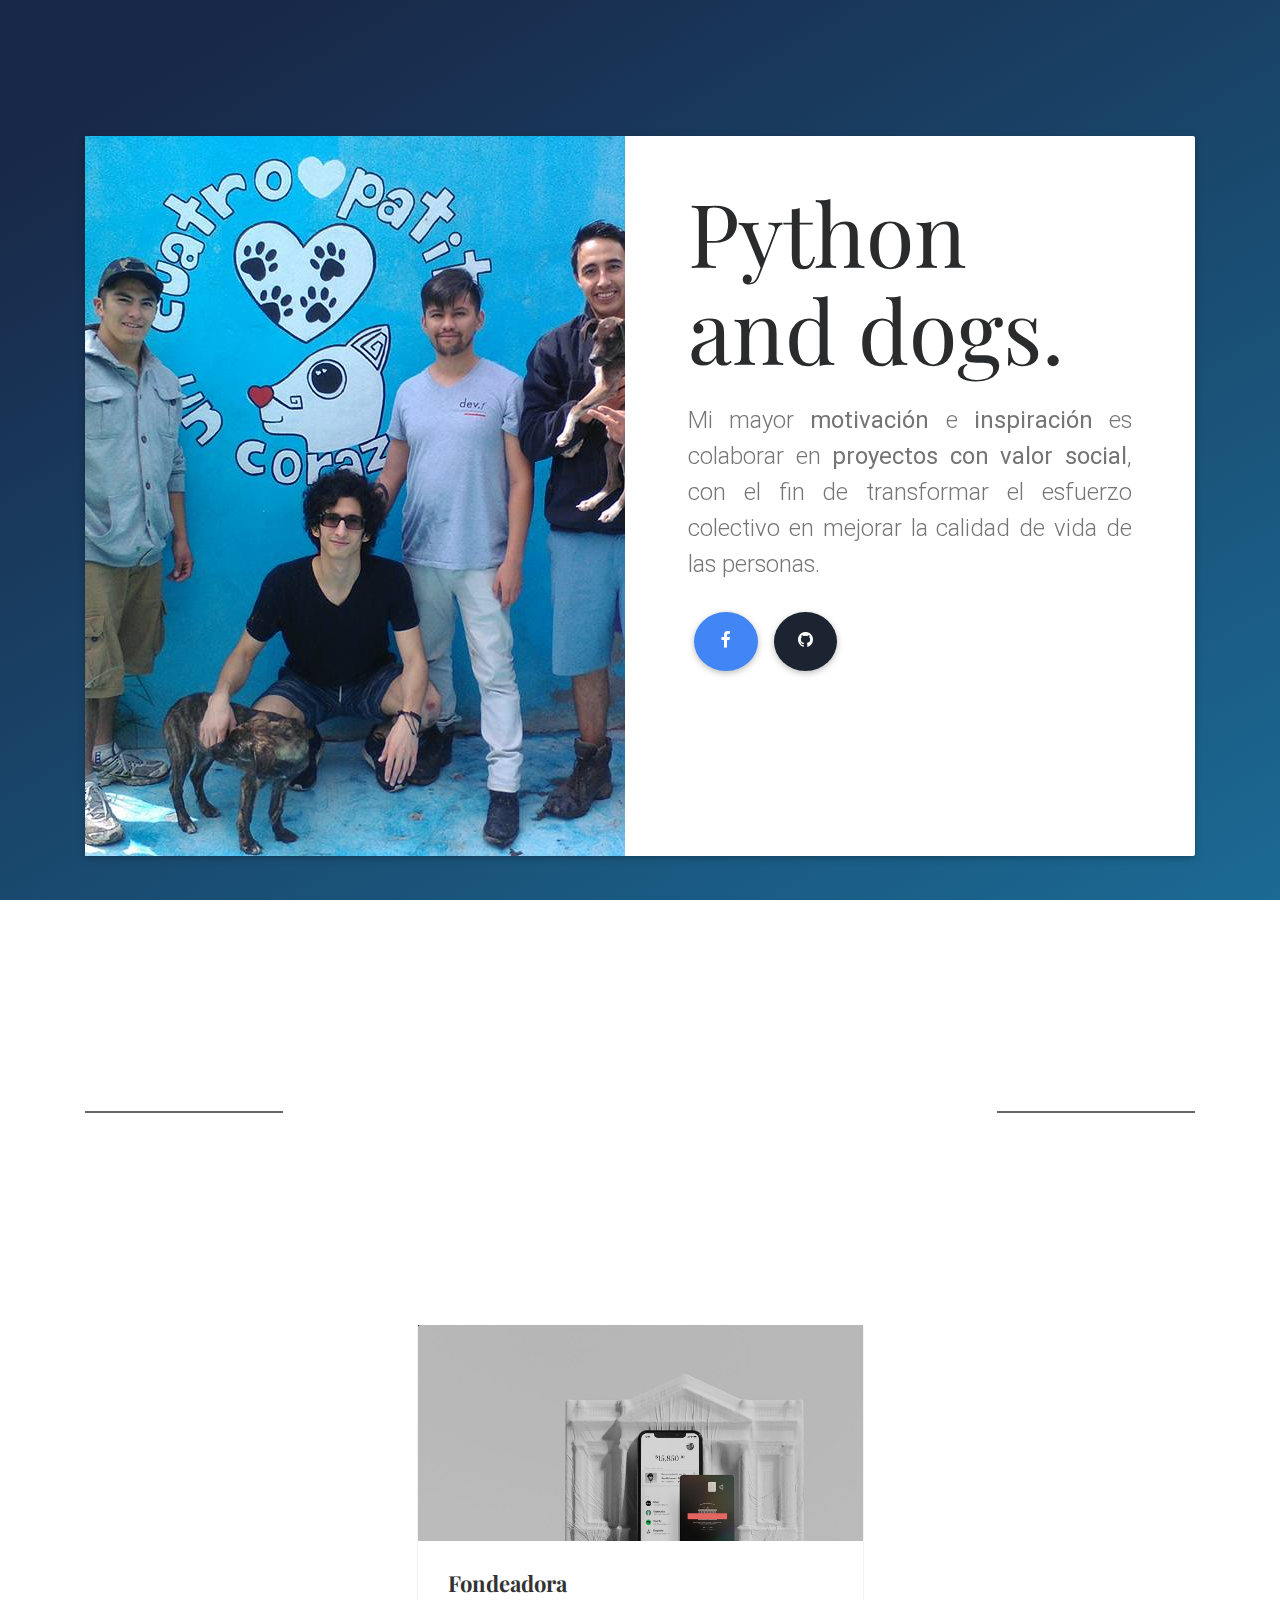
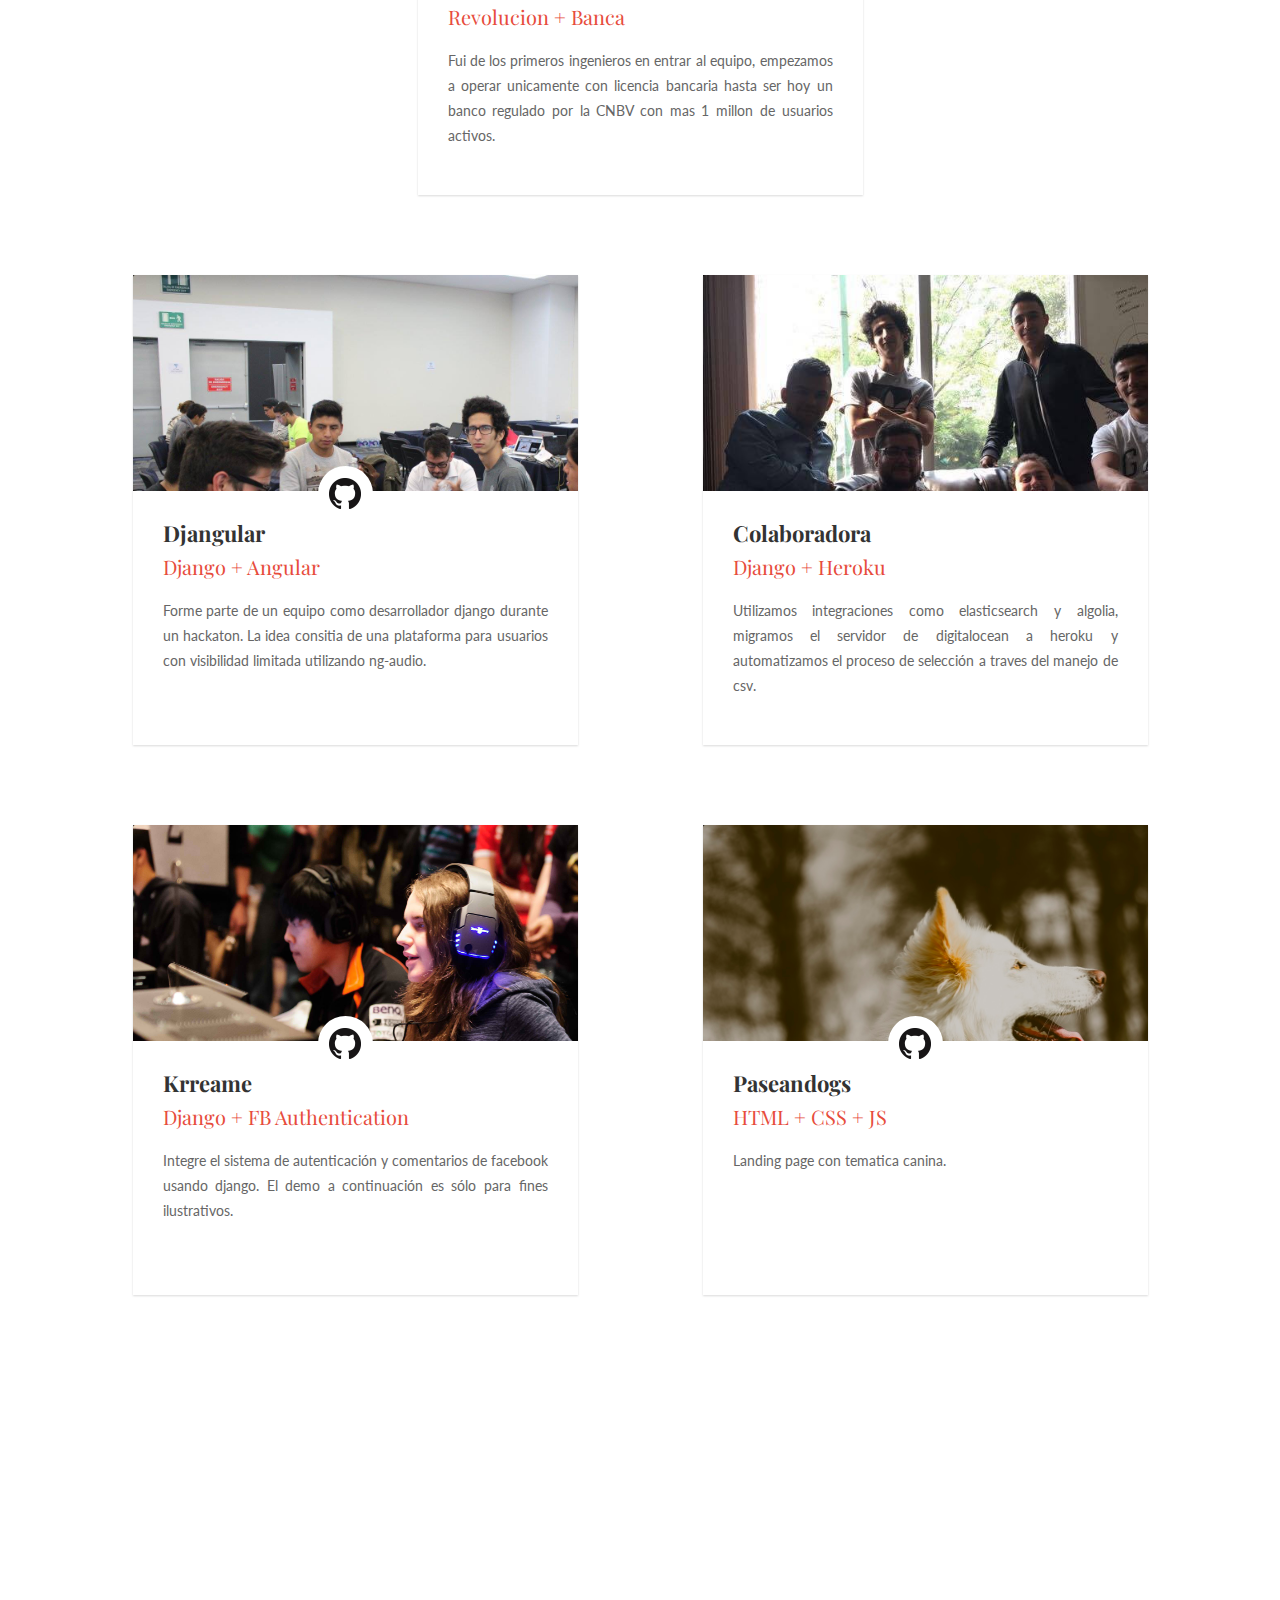
==== commit 12907acd: "add fondeadora" ====
--- a/index.html
+++ b/index.html
@@ -51,6 +51,25 @@
 	 		<h1>Mis proyectos</h1>
 		 </div>
 		 <!-- ./divider -->
+
+		 <!-- row -->
+		 <div class="row justify-content-md-center">
+			<!-- card --->
+	    <div class="m-center col-10 col-lg-5 col-md-8 col-sm-10 mt-5">
+			 <div class="post-module">
+			  <div class="thumbnail">
+				<a href="https://fondeadora.com/"><img src="fondea.jpg" alt="Fondea"></a>
+			  </div>
+			  <div class="post-content">
+		        <h1 class="title">Fondeadora</h1>
+		        <h2 class="sub_title">Revolucion + Banca</h2>
+		        <p style="display: block; height: 101px; opacity: 1;" class="description">Fui de los primeros ingenieros en entrar al equipo, empezamos a operar unicamente con licencia bancaria hasta ser hoy un banco regulado por la CNBV con mas 1 millon de usuarios activos.</p>
+			  </div>
+			 </div>
+	    </div>
+			<!-- /.card -->
+		 </div>
+		 <!-- ./row -->
 
 		 <!-- row -->
 		 <div class="row justify-content-md-center">
@@ -136,4 +155,4 @@
 	<script src="js/jquery.color-2.1.2.min.js"></script>
 	<script src="js/style.js"></script>
 </body>
-</html>+</html>
--- a/css/style.css
+++ b/css/style.css
@@ -108,7 +108,7 @@
 .post-module .post-content .gh-mark {
   position: absolute;
   top: -25px;
-  left: 150px;
+  left: 185px;
   background: #ffffff url('../gh-mark.png') no-repeat center;
   width: 55px;
   height: 55px;
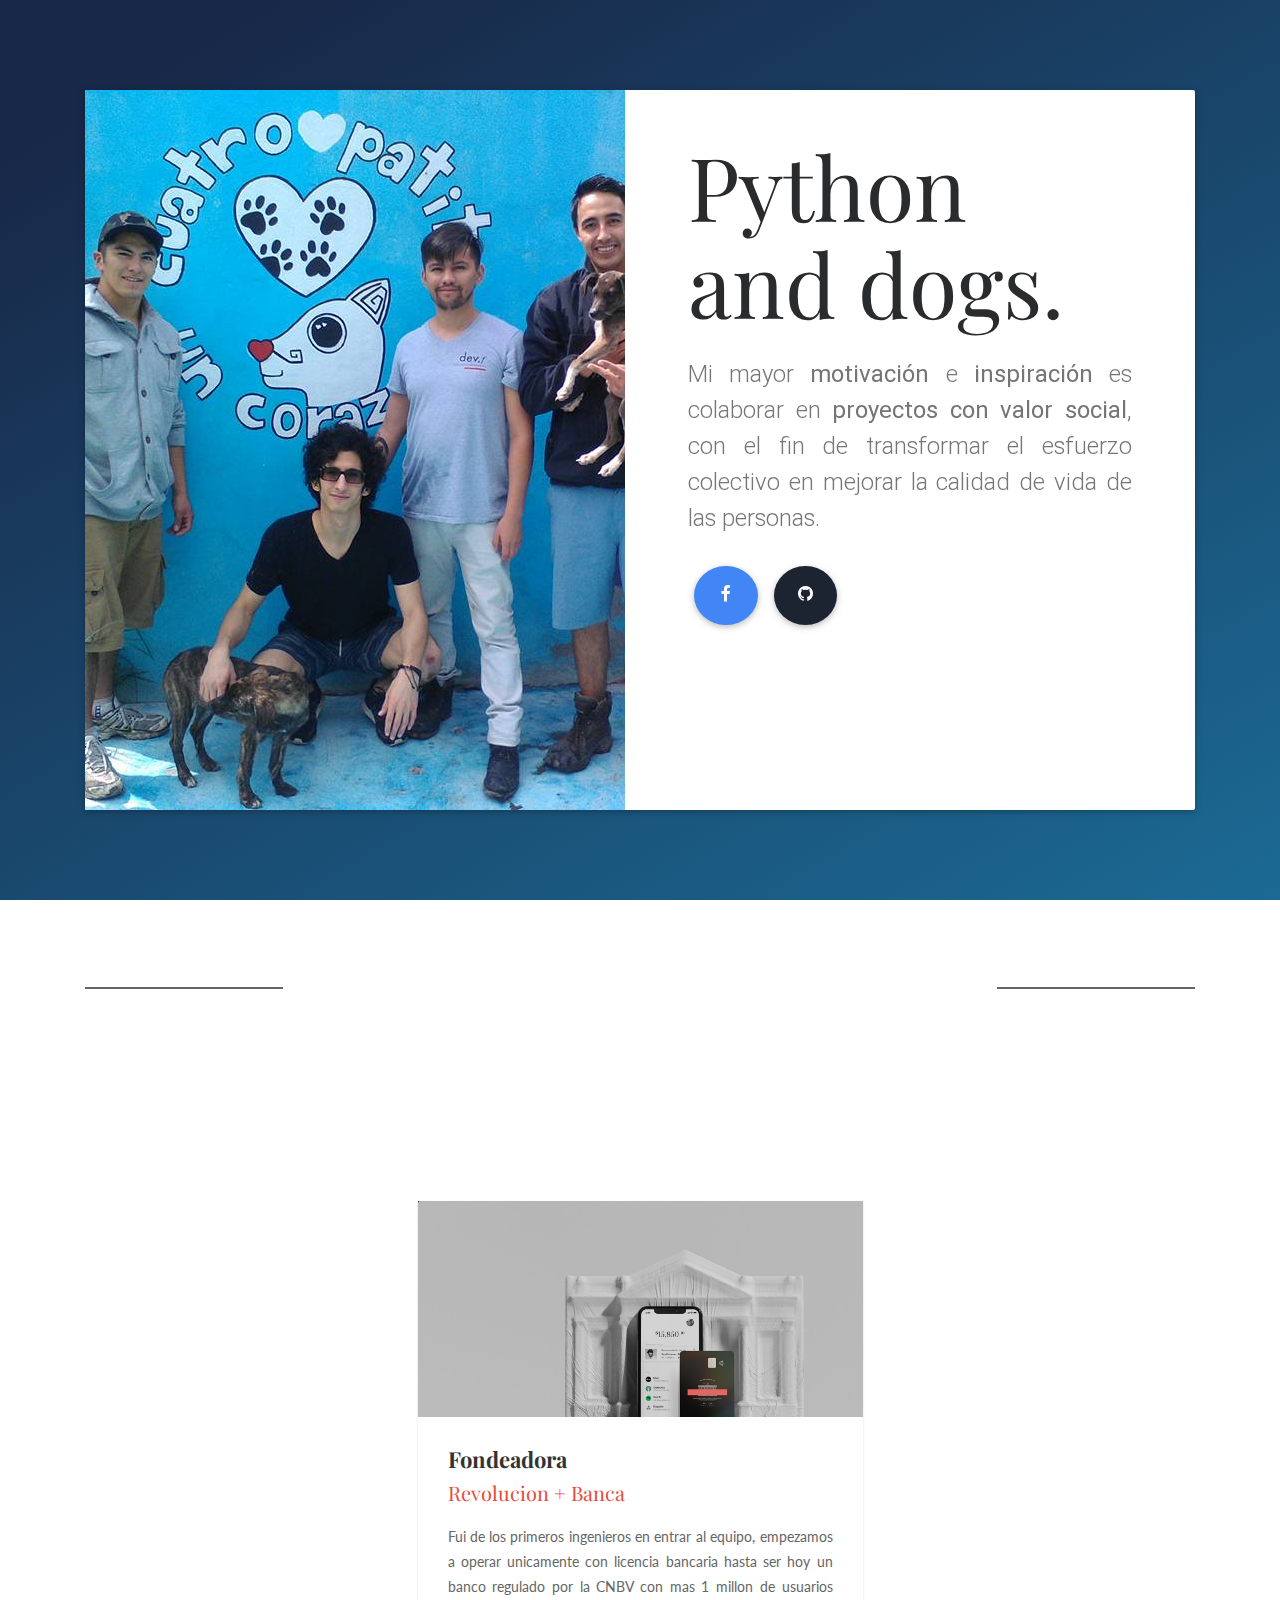
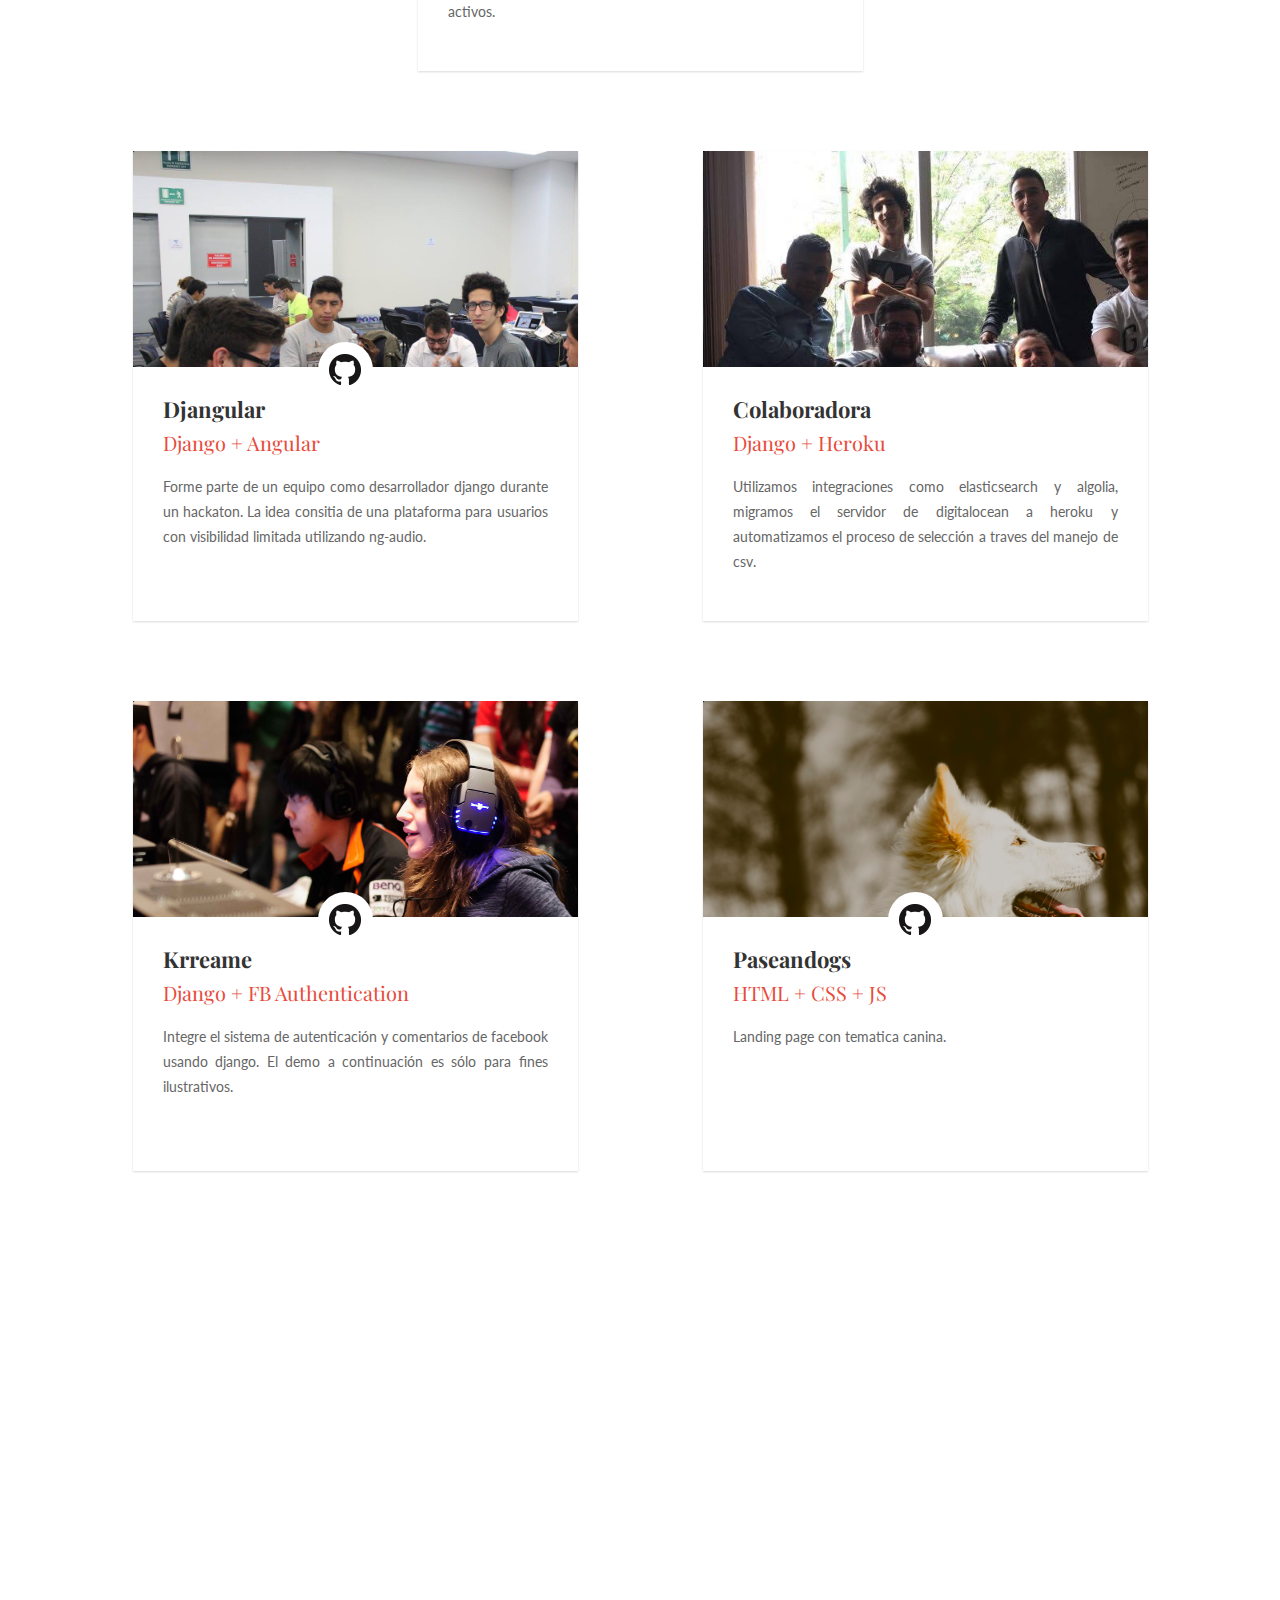
==== commit 8ee5b2fe: "fix: center presentation card" ====
--- a/index.html
+++ b/index.html
@@ -16,7 +16,7 @@
 	<div class="overlay"></div>
 		<section>
 		 <div class="container flex-center">
-			<div class="jumbotron no-padding parent-width">
+			<div class="jumbotron no-margin no-padding parent-width">
 				<div class="row no-margin">
 				<div class="col no-padding no-overflow">
 					<div style="text-indent:-150px;">
--- a/css/style.css
+++ b/css/style.css
@@ -1,5 +1,12 @@
+html,
+body {
+  margin: 0px;
+  height: 100%;
+}
+
+
 section {
-  height: 1024px;
+  height: 100%;
 }
 
 .overlay {
@@ -261,4 +268,4 @@
 
 .no-overflow {
 	overflow: hidden;
-}+}
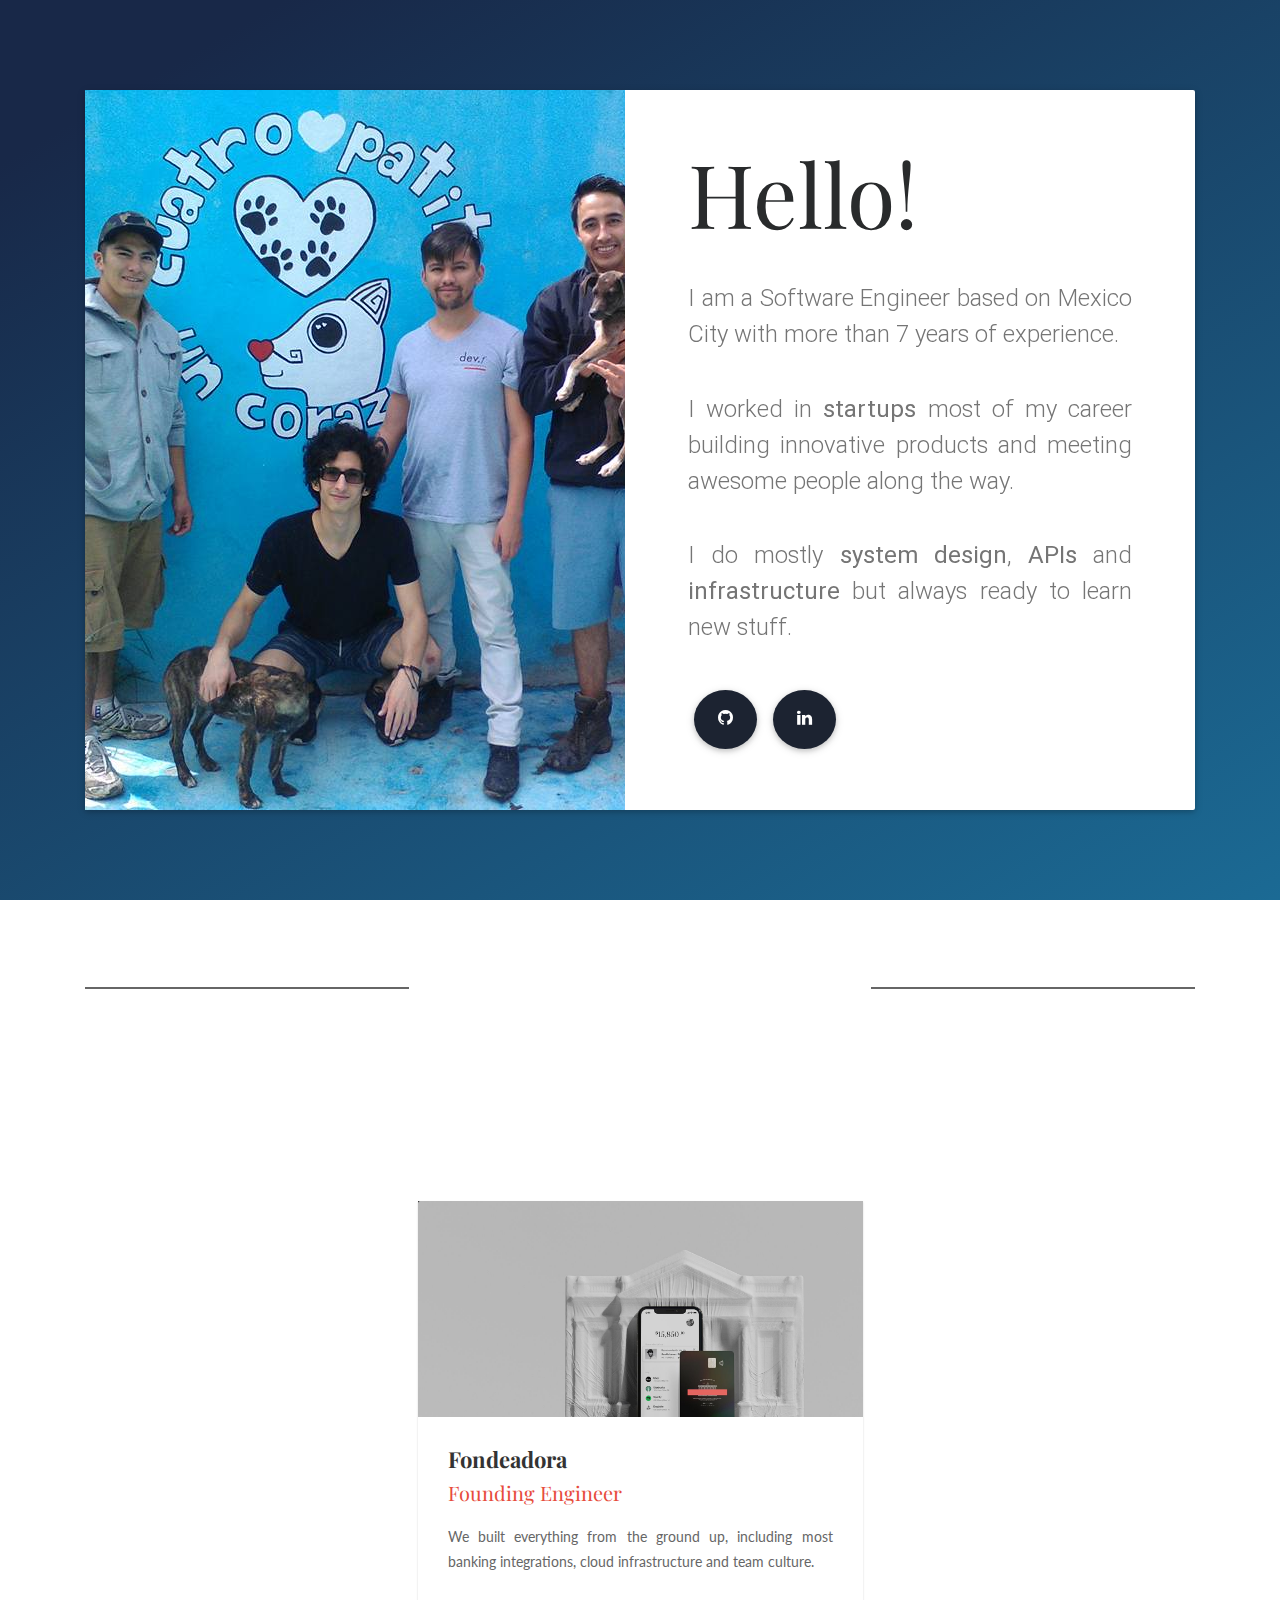
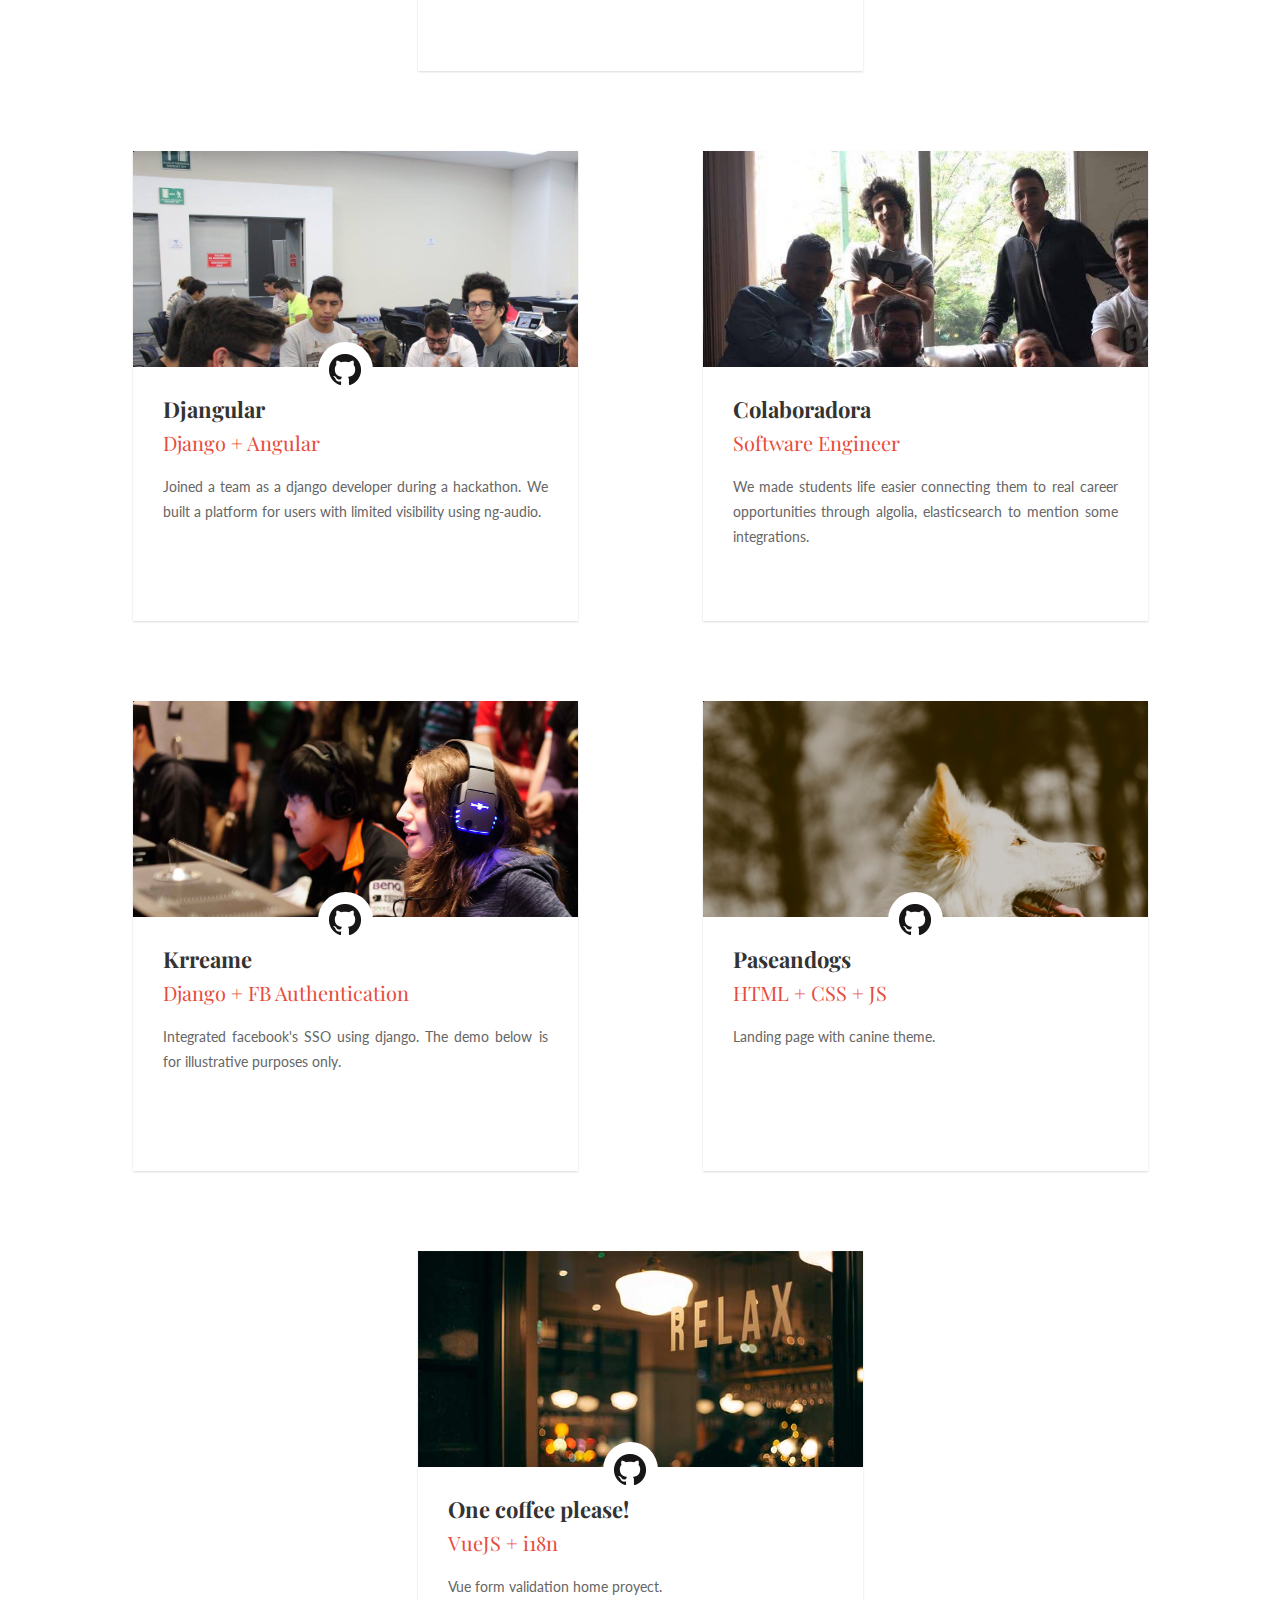
==== commit 9ca8ddfa: "one coffee please" ====
--- a/index.html
+++ b/index.html
@@ -20,23 +20,26 @@
 				<div class="row no-margin">
 				<div class="col no-padding no-overflow">
 					<div style="text-indent:-150px;">
-						<img src="intro.jpg">
+						<img src="images/intro.jpg">
 					</div>
 
 				</div>
 				<div class="col">
 					<!--Naked Form-->
-					<div class="card-block p-5">
+					<div class="card-block p-5 h-100 grid  align-content-around justify-content-around" style="display:grid">
 
 					    <!--Header-->
-					    <h1 class="display-2 mb-2 mt-0"><strong>Python and dogs.</strong></h1>
+					    <h1 class="display-2 mb-2 mt-0"><strong>Hello!</strong></h1>
 
 					    <!--Body-->
-							<p class="mb-2" style="color:#757575;font-family:Roboto,sans-serif">Mi mayor <b>motivación</b> e <b>inspiración</b> es colaborar en <b>proyectos con valor social</b>, con el fin de transformar el esfuerzo colectivo en mejorar la calidad de vida de las personas.</p>
-				
-							<a class="btn btn-primary btn-rounded btn-rounded-lg" href="https://www.facebook.com/gonzaloaugusto.sestopal" target="_blank" role="button"><i class="fa fa-facebook" style="padding:0 3px" aria-hidden="true"></i></a>
+						<p class="mb-2" style="color:#757575;font-family:Roboto,sans-serif">I am a Software Engineer based on Mexico City with more than 7 years of experience.</p>
+						<p class="mb-2" style="color:#757575;font-family:Roboto,sans-serif">I worked in <b>startups</b> most of my career building innovative products and meeting awesome people along the way.</p>
+						<p class="mb-2" style="color:#757575;font-family:Roboto,sans-serif">I do mostly <b>system design</b>,  <b>APIs</b> and <b>infrastructure</b> but always ready to learn new stuff.</p>
+
+						<div class="d-block">
 							<a class="btn btn-unique btn-rounded btn-rounded-lg" href="https://www.github.com/gonzasestopal" target="_blank" role="button"><i class="fa fa-github" aria-hidden="true"></i></a>
-
+							<a class="btn btn-unique btn-rounded btn-rounded-lg" href="https://www.linkedin.com/in/gonzasestopal/" target="_blank" role="button"><i class="fa fa-linkedin" aria-hidden="true"></i></a>
+						</div>
 					</div>
 				</div>
 			</div>
@@ -48,7 +51,7 @@
 
 		 <!-- divider -->
 		 <div class="divider-new mt-0">
-	 		<h1>Mis proyectos</h1>
+	 		<h1>proyects</h1>
 		 </div>
 		 <!-- ./divider -->
 
@@ -58,12 +61,12 @@
 	    <div class="m-center col-10 col-lg-5 col-md-8 col-sm-10 mt-5">
 			 <div class="post-module">
 			  <div class="thumbnail">
-				<a href="https://fondeadora.com/"><img src="fondea.jpg" alt="Fondea"></a>
+				<a href="https://fondeadora.com/"><img src="images/fondea.jpg" alt="Fondea"></a>
 			  </div>
 			  <div class="post-content">
 		        <h1 class="title">Fondeadora</h1>
-		        <h2 class="sub_title">Revolucion + Banca</h2>
-		        <p style="display: block; height: 101px; opacity: 1;" class="description">Fui de los primeros ingenieros en entrar al equipo, empezamos a operar unicamente con licencia bancaria hasta ser hoy un banco regulado por la CNBV con mas 1 millon de usuarios activos.</p>
+		        <h2 class="sub_title">Founding Engineer</h2>
+		        <p style="display: block; height: 101px; opacity: 1;" class="description">We built everything from the ground up, including most banking integrations, cloud infrastructure and team culture.</p>
 			  </div>
 			 </div>
 	    </div>
@@ -77,13 +80,13 @@
 	    <div class="m-center col-10 col-lg-5 col-md-8 col-sm-10 mt-5">
 			 <div class="post-module">
 			  <div class="thumbnail">
-			  	<a href="https://gonzasestopal.github.io/abcbook"><img src="hackaton.jpg" alt="Hackaton"></a>
+			  	<a href="https://gonzasestopal.github.io/abcbook"><img src="images/hackaton.jpg" alt="Hackaton"></a>
 			  </div>
 			  <div class="post-content">
 			  	<a href="https://github.com/abcbook/abcbookAPI"><div class="gh-mark"></div></a>
 		        <h1 class="title">Djangular</h1>
 		        <h2 class="sub_title">Django + Angular</h2>
-		        <p style="display: block; height: 101px; opacity: 1;" class="description">Forme parte de un equipo como desarrollador django durante un hackaton. La idea consitia de una plataforma para usuarios con visibilidad limitada utilizando ng-audio.</p>
+		        <p style="display: block; height: 101px; opacity: 1;" class="description">Joined a team as a django developer during a hackathon. We built a platform for users with limited visibility using ng-audio.</p>
 			  </div>
 			 </div>
 	    </div>
@@ -93,12 +96,12 @@
 	    <div class="m-center col-10 col-lg-5 col-md-8 col-sm-10 mt-5">
 			 <div class="post-module">
 			  <div class="thumbnail">
-			  	<a href="https://www.colaboradora.mx"><img src="colab.jpg" alt="Colaboradora"></a>
+			  	<a href="https://www.colaboradora.mx"><img src="images/colab.jpg" alt="Colaboradora"></a>
 			  </div>
 			  <div class="post-content">
 		        <h1 class="title">Colaboradora</h1>
-		        <h2 class="sub_title">Django + Heroku</h2>
-		        <p style="display: block; height: 101px; opacity: 1;" class="description">Utilizamos integraciones como elasticsearch y algolia, migramos el servidor de digitalocean a heroku y automatizamos el proceso de selección a traves del manejo de csv.</p>
+		        <h2 class="sub_title">Software Engineer</h2>
+		        <p style="display: block; height: 101px; opacity: 1;" class="description">We made students life easier connecting them to real career opportunities through algolia, elasticsearch to mention some integrations.</p>
 			  </div>
 			 </div>
 	    </div>
@@ -112,13 +115,13 @@
 	    <div class="m-center col-10 col-lg-5 col-md-8 col-sm-10 mt-5">
 			 <div class="post-module">
 			  <div class="thumbnail">
-			  	<a href="https://gonzasestopal.github.io/krreame"><img src="krreame.jpg" alt="krreame"></a>
+			  	<a href="https://gonzasestopal.github.io/krreame"><img src="images/krreame.jpg" alt="krreame"></a>
 			  </div>
 			  <div class="post-content">
 			  	<a href="https://github.com/Gonzasestopal/krreame"><div class="gh-mark"></div></a>
 		        <h1 class="title">Krreame</h1>
 		        <h2 class="sub_title">Django + FB Authentication</h2>
-		        <p style="display: block; height: 101px; opacity: 1;" class="description">Integre el sistema de autenticación y comentarios de facebook usando django. El demo a continuación es sólo para fines ilustrativos.</p>
+		        <p style="display: block; height: 101px; opacity: 1;" class="description">Integrated facebook's SSO using django. The demo below is for illustrative purposes only.</p>
 			  </div>
 			 </div>
 	    </div>
@@ -128,20 +131,45 @@
 	    <div class="m-center col-10 col-lg-5 col-md-8 col-sm-10 mt-5">
 			 <div class="post-module">
 			  <div class="thumbnail">
-			  	<a href="https://gonzasestopal.github.io/paseandogs"><img src="doge.jpeg" alt="Paseandogs"></a>
+			  	<a href="https://gonzasestopal.github.io/paseandogs"><img src="images/doge.jpeg" alt="Paseandogs"></a>
 			  </div>
 			  <div class="post-content">
 			  	<a href="https://github.com/Gonzasestopal/paseandogs"><div class="gh-mark"></div></a>
 		        <h1 class="title">Paseandogs</h1>
 		        <h2 class="sub_title">HTML + CSS + JS</h2>
-		        <p style="display: block; height: 101px; opacity: 1;" class="description">Landing page con tematica canina.</p>
+		        <p style="display: block; height: 101px; opacity: 1;" class="description">Landing page with canine theme.</p>
 			  </div>
 			 </div>
 	    </div>
 			<!-- ./card -->
 	  </div>
 		<!-- ./row -->
+
+		 <!-- row -->
+		 <div class="row justify-content-md-center">
+			<!-- card -->
+	    <div class="m-center col-10 col-lg-5 col-md-8 col-sm-10 mt-5">
+			 <div class="post-module">
+			  <div class="thumbnail">
+			  	<a href="https://gonzasestopal.github.io/coffee-app/"><img src="images/coffee.jpg" alt="coffee"></a>
+			  </div>
+			  <div class="post-content">
+			  	<a href="https://github.com/Gonzasestopal/coffee-app"><div class="gh-mark"></div></a>
+		        <h1 class="title">One coffee please!</h1>
+		        <h2 class="sub_title">VueJS + i18n</h2>
+		        <p style="display: block; height: 101px; opacity: 1;" class="description">Vue form validation home proyect.</p>
+			  </div>
+			 </div>
+	    </div>
+			<!-- ./card -->
+
+	  </div>
+		<!-- ./row -->
 	
+	</section>
+	<section>
+		<div class="container">
+		</div>
 	</section>
 	<section>
 		<div class="container">
--- a/css/style.css
+++ b/css/style.css
@@ -116,7 +116,7 @@
   position: absolute;
   top: -25px;
   left: 185px;
-  background: #ffffff url('../gh-mark.png') no-repeat center;
+  background: #ffffff url('../images/gh-mark.png') no-repeat center;
   width: 55px;
   height: 55px;
   padding: 12.5px 0;
